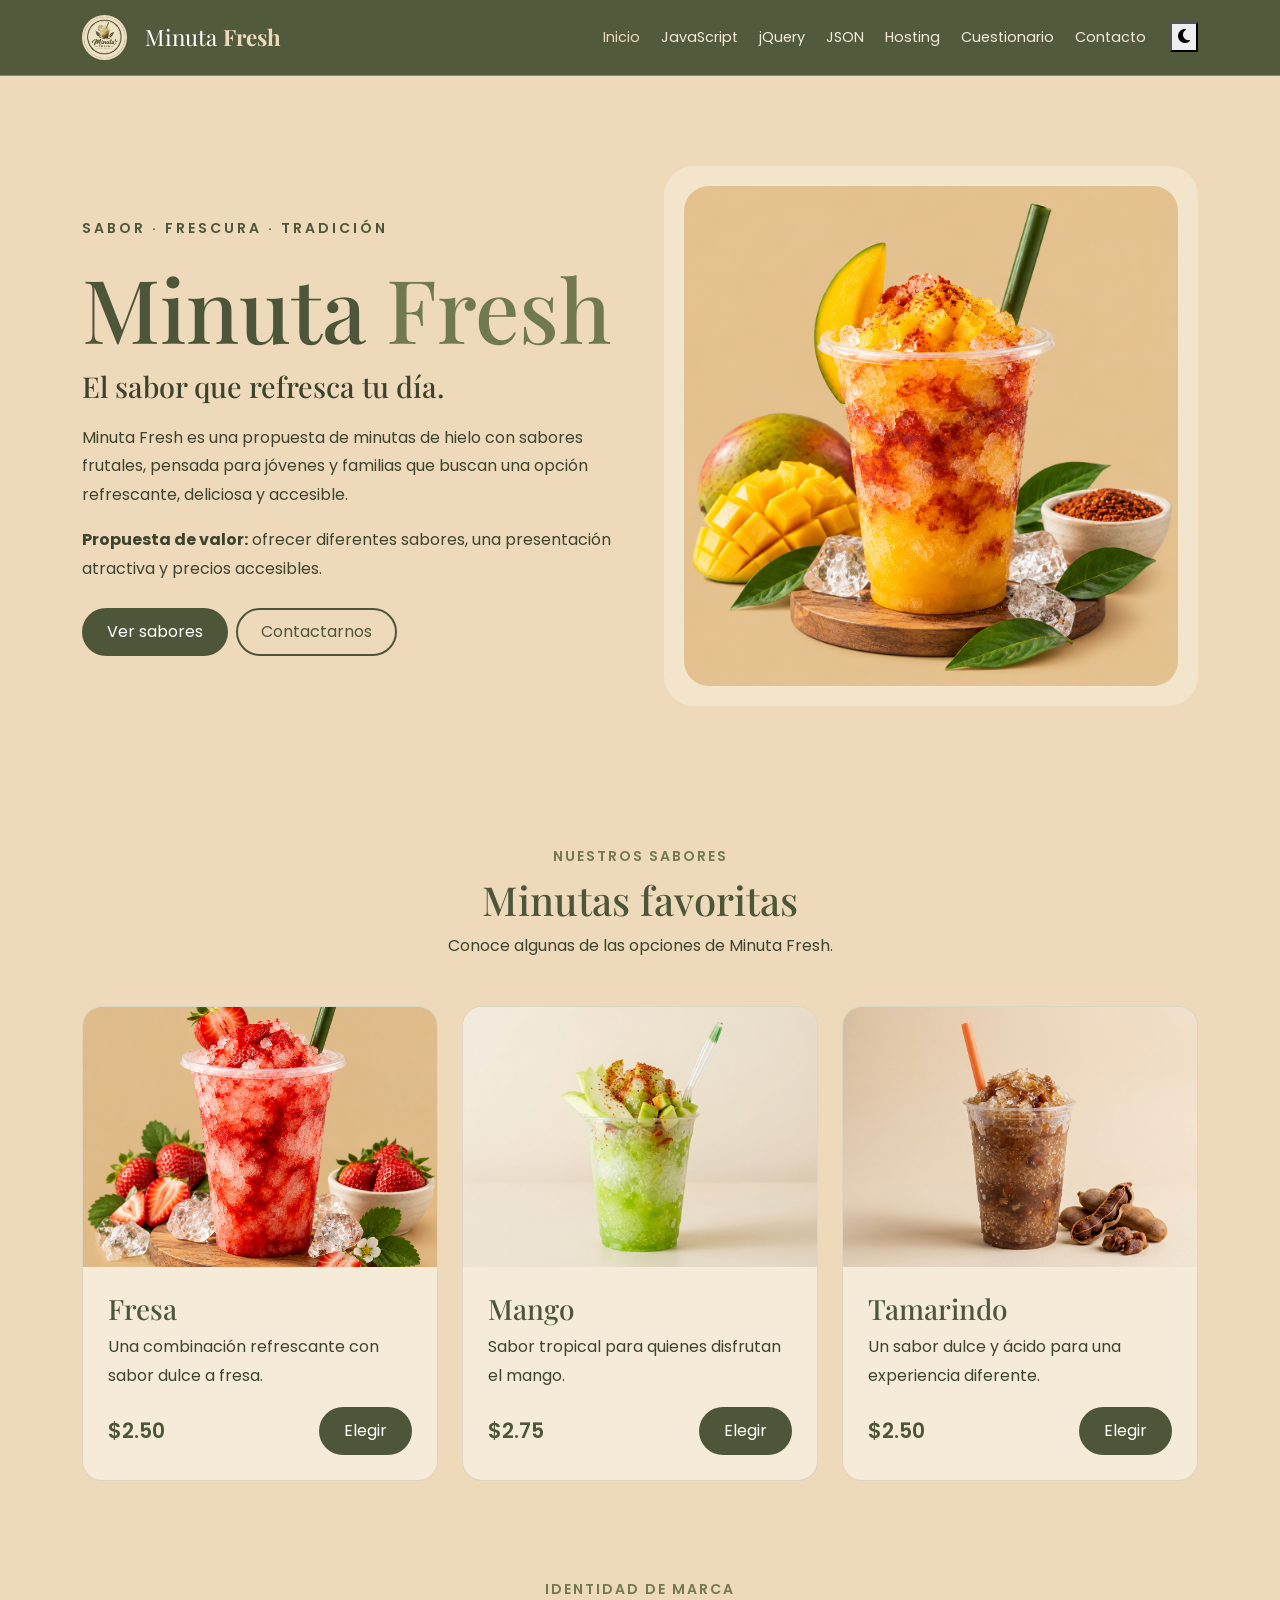
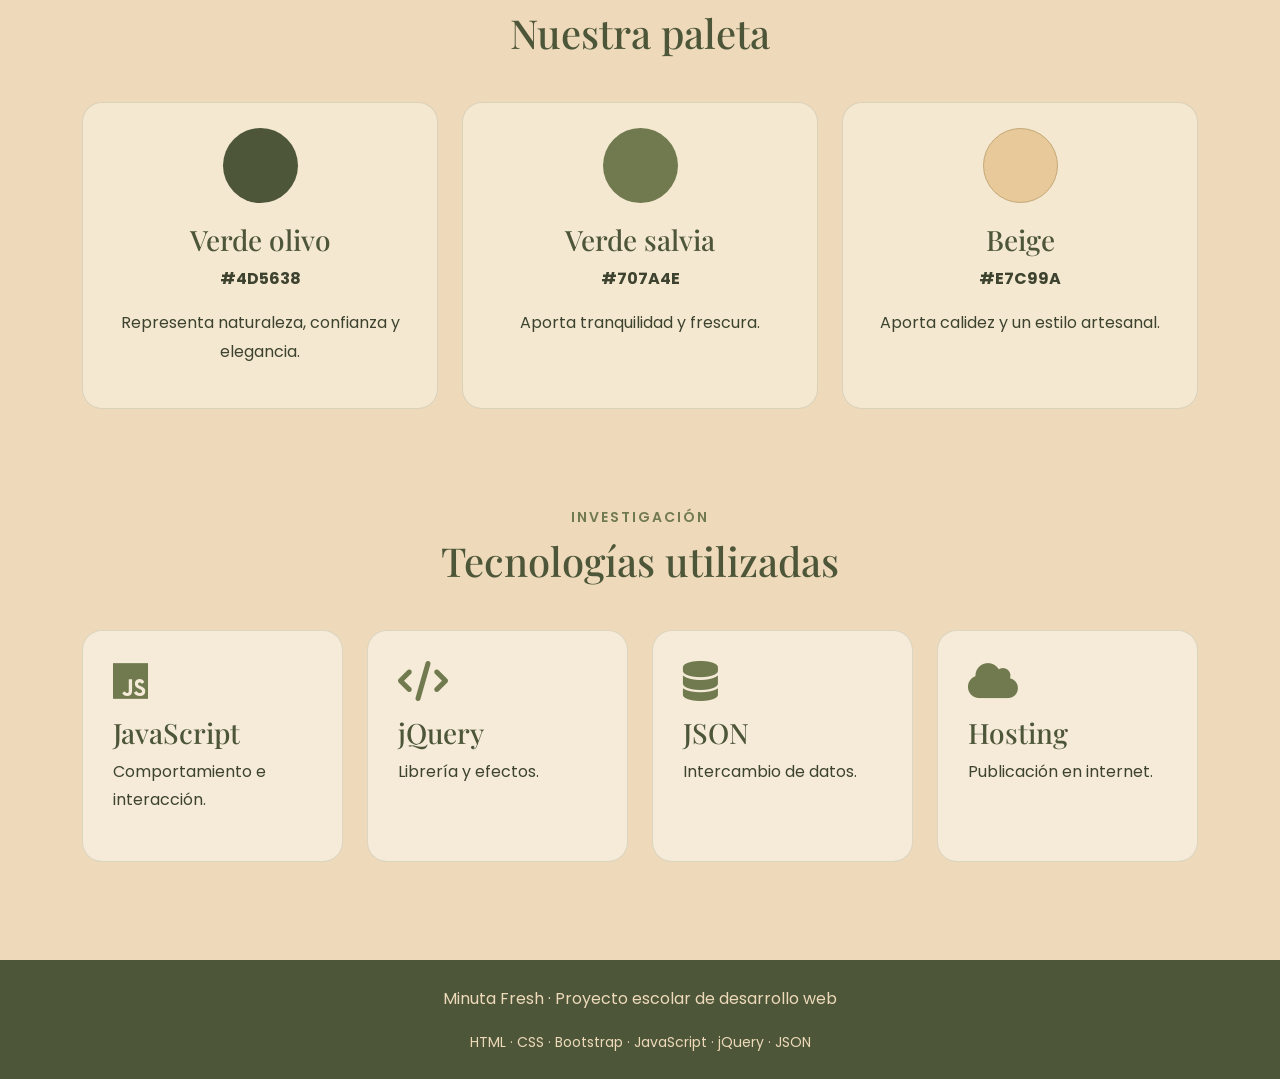
==== index.html @ bc2d0517 "Publicar modo claro y oscuro" ====
<!DOCTYPE html>
<html lang="es">

<head>
    <meta charset="UTF-8">
    <meta name="viewport" content="width=device-width, initial-scale=1.0">

    <title>Minuta Fresh | Inicio</title>

    <link href="https://cdn.jsdelivr.net/npm/bootstrap@5.3.7/dist/css/bootstrap.min.css" rel="stylesheet">

    <link rel="preconnect" href="https://fonts.googleapis.com">
    <link rel="preconnect" href="https://fonts.gstatic.com" crossorigin>

    <link
        href="https://fonts.googleapis.com/css2?family=Playfair+Display:wght@500;600;700&family=Poppins:wght@300;400;500;600&display=swap"
        rel="stylesheet">

    <link href="https://cdnjs.cloudflare.com/ajax/libs/font-awesome/6.5.2/css/all.min.css" rel="stylesheet">

    <link rel="stylesheet" href="style.css">
</head>

<body>

    <nav class="navbar navbar-expand-lg sticky-top">
        <div class="container">

            <a class="navbar-brand d-flex align-items-center" href="index.html">
                <img src="./imagenes/logo.png (2).png">
                <span class="ms-2">Minuta <strong>Fresh</strong></span>
            </a>

            <button class="navbar-toggler" type="button" data-bs-toggle="collapse" data-bs-target="#menu">
                <span class="navbar-toggler-icon"></span>
            </button>

            <div class="collapse navbar-collapse" id="menu">

                <ul class="navbar-nav ms-auto align-items-lg-center">

                    <li class="nav-item">
                        <a class="nav-link active" href="index.html">Inicio</a>
                    </li>

                    <li class="nav-item">
                        <a class="nav-link" href="javascript.html">JavaScript</a>
                    </li>

                    <li class="nav-item">
                        <a class="nav-link" href="jquery.html">jQuery</a>
                    </li>

                    <li class="nav-item">
                        <a class="nav-link" href="json.html">JSON</a>
                    </li>

                    <li class="nav-item">
                        <a class="nav-link" href="hosting.html">Hosting</a>
                    </li>

                    <li class="nav-item">
                        <a class="nav-link" href="cuestionario.html">Cuestionario</a>
                    </li>

                    <li class="nav-item">
                        <a class="nav-link" href="contacto.html">Contacto</a>
                    </li>

                    <li class="nav-item ms-lg-3">
                        <button id="themeToggle" type="button" aria-label="Cambiar tema">
    <i class="fas fa-moon"></i>
</button>
                    </li>

                </ul>

            </div>
        </div>
    </nav>


    <header class="hero">

        <div class="container">

            <div class="row align-items-center g-5">

                <div class="col-lg-6">

                    <small class="eyebrow">
                        SABOR · FRESCURA · TRADICIÓN
                    </small>

                    <h1>
                        Minuta <span>Fresh</span>
                    </h1>

                    <h2>
                        El sabor que refresca tu día.
                    </h2>

                    <p>
                        Minuta Fresh es una propuesta de minutas
                        de hielo con sabores frutales, pensada para
                        jóvenes y familias que buscan una opción
                        refrescante, deliciosa y accesible.
                    </p>

                    <p>
                        <strong>Propuesta de valor:</strong>
                        ofrecer diferentes sabores, una presentación
                        atractiva y precios accesibles.
                    </p>

                    <div class="d-flex gap-2 flex-wrap mt-4">

                        <a href="#sabores" class="btn-minuta">
                            Ver sabores
                        </a>

                        <a href="contacto.html" class="btn-outline-minuta">
                            Contactarnos
                        </a>

                    </div>

                </div>


                <div class="col-lg-6">

                    <div class="hero-product">

                        <img src="./imagenes/minutas.png.png" alt="Minuta Fresh de fresa">

                    </div>

                </div>

            </div>

        </div>

    </header>


    <section id="sabores" class="py-5">

        <div class="container">

            <div class="section-title">

                <small>NUESTROS SABORES</small>

                <h2>Minutas favoritas</h2>

                <p>
                    Conoce algunas de las opciones de Minuta Fresh.
                </p>

            </div>


            <div class="row g-4">

                <div class="col-md-4">

                    <div class="minuta-card">

                        <img src="./imagenes/minuta de fresas.png" alt="Minuta de fresa">

                        <div class="minuta-card-body">

                            <h3>Fresa</h3>

                            <p>
                                Una combinación refrescante con
                                sabor dulce a fresa.
                            </p>

                            <div class="card-bottom">

                                <span class="precio">$2.50</span>

                                <button class="btn-minuta" onclick="mostrarMensaje('Minuta de Fresa')">
                                    Elegir
                                </button>

                            </div>

                        </div>

                    </div>

                </div>


                <div class="col-md-4">

                    <div class="minuta-card">

                        <img src="./imagenes/minuta de mango.jpg" alt="Minuta de mango">

                        <div class="minuta-card-body">

                            <h3>Mango</h3>

                            <p>
                                Sabor tropical para quienes
                                disfrutan el mango.
                            </p>

                            <div class="card-bottom">

                                <span class="precio">$2.75</span>

                                <button class="btn-minuta" onclick="mostrarMensaje('Minuta de Mango')">
                                    Elegir
                                </button>

                            </div>

                        </div>

                    </div>

                </div>


                <div class="col-md-4">

                    <div class="minuta-card">

                        <img src="./imagenes/minuta de tamarindo.jpg" alt="Minuta de tamarindo">

                        <div class="minuta-card-body">

                            <h3>Tamarindo</h3>

                            <p>
                                Un sabor dulce y ácido para
                                una experiencia diferente.
                            </p>

                            <div class="card-bottom">

                                <span class="precio">$2.50</span>

                                <button class="btn-minuta" onclick="mostrarMensaje('Minuta de Tamarindo')">
                                    Elegir
                                </button>

                            </div>

                        </div>

                    </div>

                </div>

            </div>

        </div>

    </section>


    <section class="py-5">

        <div class="container">

            <div class="section-title">

                <small>IDENTIDAD DE MARCA</small>

                <h2>Nuestra paleta</h2>

            </div>


            <div class="row g-4">

                <div class="col-md-4">

                    <div class="info-box text-center">

                        <div class="color-circle verde-oscuro"></div>

                        <h3>Verde olivo</h3>

                        <p>
                            <strong>#4D5638</strong>
                        </p>

                        <p>
                            Representa naturaleza, confianza y
                            elegancia.
                        </p>

                    </div>

                </div>


                <div class="col-md-4">

                    <div class="info-box text-center">

                        <div class="color-circle verde-salvia"></div>

                        <h3>Verde salvia</h3>

                        <p>
                            <strong>#707A4E</strong>
                        </p>

                        <p>
                            Aporta tranquilidad y frescura.
                        </p>

                    </div>

                </div>


                <div class="col-md-4">

                    <div class="info-box text-center">

                        <div class="color-circle beige"></div>

                        <h3>Beige</h3>

                        <p>
                            <strong>#E7C99A</strong>
                        </p>

                        <p>
                            Aporta calidez y un estilo artesanal.
                        </p>

                    </div>

                </div>

            </div>

        </div>

    </section>


    <section class="py-5">

        <div class="container">

            <div class="section-title">

                <small>INVESTIGACIÓN</small>

                <h2>Tecnologías utilizadas</h2>

            </div>


            <div class="row g-4">

                <div class="col-md-6 col-lg-3">

                    <a href="javascript.html" class="tech-card">

                        <i class="fa-brands fa-js"></i>

                        <h3>JavaScript</h3>

                        <p>Comportamiento e interacción.</p>

                    </a>

                </div>


                <div class="col-md-6 col-lg-3">

                    <a href="jquery.html" class="tech-card">

                        <i class="fa-solid fa-code"></i>

                        <h3>jQuery</h3>

                        <p>Librería y efectos.</p>

                    </a>

                </div>


                <div class="col-md-6 col-lg-3">

                    <a href="json.html" class="tech-card">

                        <i class="fa-solid fa-database"></i>

                        <h3>JSON</h3>

                        <p>Intercambio de datos.</p>

                    </a>

                </div>


                <div class="col-md-6 col-lg-3">

                    <a href="hosting.html" class="tech-card">

                        <i class="fa-solid fa-cloud"></i>

                        <h3>Hosting</h3>

                        <p>Publicación en internet.</p>

                    </a>

                </div>

            </div>

        </div>

    </section>


    <footer class="footer">

        <div class="container text-center">

            <p>
                Minuta Fresh · Proyecto escolar de desarrollo web
            </p>

            <small>
                HTML · CSS · Bootstrap · JavaScript · jQuery · JSON
            </small>

        </div>

    </footer>


    <script src="https://cdn.jsdelivr.net/npm/bootstrap@5.3.7/dist/js/bootstrap.bundle.min.js"></script>

    <script src="script.js"></script>

</body>

</html>
---- style.css ----
:root {
    --verde-oscuro: #4D5638;
    --verde-salvia: #707A4E;
    --verde-claro: #929B70;
    --beige: #eedabb;
    --crema: #F5EBD8;
    --blanco: #FFFDF7;
    --texto: #3D432E;
}

* {
    box-sizing: border-box;
}

html {
    scroll-behavior: smooth;
}

body {
    margin: 0;
    font-family: "Poppins", sans-serif;
    background: var(--beige);
    color: var(--texto);
    transition: background-color 0.4s ease, color 0.4s ease;
}

h1, h2, h3, h4 {
    font-family: "Playfair Display", serif;
}

p {
    line-height: 1.8;
}

/* NAVBAR */
.navbar {
    background: rgba(77, 86, 56, 0.97);
    border-bottom: 1px solid rgba(231, 201, 154, 0.4);
    padding: 10px 0;
}

.navbar-brand {
    color: white !important;
    font-family: "Playfair Display", serif;
    font-size: 1.4rem;
    display: inline-flex;
    align-items: center;
    gap: 10px;
    max-width: 100%;
}

.navbar-brand strong {
    color: var(--beige);
}

/* LOGO CORREGIDO */
.navbar-brand img,
.navbar-brand .logo-img,
.navbar-brand .logo {
    width: 45px !important;
    height: 45px !important;
    min-width: 45px;
    min-height: 45px;
    max-width: 45px !important;
    max-height: 45px !important;
    object-fit: contain !important;
    display: inline-block;
    flex-shrink: 0;
    border-radius: 50%;
    border: 2px solid var(--beige);
}

.nav-link {
    color: #F5EBD8 !important;
    font-size: 0.9rem;
    margin-left: 5px;
    transition: 0.3s;
}

.nav-link:hover,
.nav-link.active {
    color: var(--beige) !important;
}

/* BOTÓN MODO */
.theme-btn {
    width: 42px;
    height: 42px;
    border-radius: 50%;
    border: none;
    background: var(--beige);
    color: var(--verde-oscuro);
    cursor: pointer;
    transition: 0.3s;
}

.theme-btn:hover {
    transform: rotate(20deg) scale(1.05);
}

/* PORTADA */
.hero {
    min-height: 80vh;
    display: flex;
    align-items: center;
    padding: 80px 0;
}

.eyebrow {
    color: var(--verde-oscuro);
    letter-spacing: 3px;
    font-weight: 600;
}

.hero h1 {
    font-size: clamp(3rem, 7vw, 5.5rem);
    color: var(--verde-oscuro);
    margin-top: 15px;
}

.hero h1 span {
    color: var(--verde-salvia);
}

.hero h2 {
    font-size: 1.8rem;
    margin-bottom: 20px;
}

.hero-product {
    padding: 20px;
    background: rgba(255, 255, 255, 0.25);
    border-radius: 30px;
}

.hero-product img {
    width: 100%;
    height: 500px;
    object-fit: cover;
    border-radius: 25px;
}

/* BOTONES */
.btn-minuta {
    display: inline-block;
    border: none;
    border-radius: 30px;
    padding: 12px 25px;
    background: var(--verde-oscuro);
    color: white;
    text-decoration: none;
    cursor: pointer;
    transition: 0.3s;
}

.btn-minuta:hover {
    background: var(--verde-salvia);
    color: white;
    transform: translateY(-2px);
}

.btn-outline-minuta {
    display: inline-block;
    border: 2px solid var(--verde-oscuro);
    border-radius: 30px;
    padding: 10px 23px;
    color: var(--verde-oscuro);
    text-decoration: none;
    transition: 0.3s;
}

.btn-outline-minuta:hover {
    background: var(--verde-oscuro);
    color: white;
}

/* TÍTULOS */
.section-title {
    text-align: center;
    margin-bottom: 45px;
}

.section-title small {
    color: var(--verde-salvia);
    font-weight: 600;
    letter-spacing: 2px;
}

.section-title h2 {
    color: var(--verde-oscuro);
    font-size: 2.5rem;
    margin-top: 8px;
}

/* TARJETAS */
.minuta-card {
    background: var(--crema);
    border-radius: 20px;
    overflow: hidden;
    height: 100%;
    border: 1px solid rgba(77, 86, 56, 0.15);
    transition: 0.3s;
}

.minuta-card:hover {
    transform: translateY(-6px);
}

.minuta-card img {
    width: 100%;
    height: 260px;
    object-fit: cover;
}

.minuta-card-body {
    padding: 25px;
}

.minuta-card-body h3 {
    color: var(--verde-oscuro);
}

.card-bottom {
    display: flex;
    justify-content: space-between;
    align-items: center;
    gap: 10px;
}

.precio {
    font-size: 1.3rem;
    font-weight: 600;
    color: var(--verde-oscuro);
}

/* INFORMACIÓN */
.info-box {
    background: rgba(245, 235, 216, 0.8);
    border: 1px solid rgba(77, 86, 56, 0.15);
    border-radius: 20px;
    padding: 25px;
    height: 100%;
}

.info-box h3 {
    color: var(--verde-oscuro);
}

.color-circle {
    width: 75px;
    height: 75px;
    border-radius: 50%;
    margin: 0 auto 20px;
}

.verde-oscuro {
    background: #4D5638;
}

.verde-salvia {
    background: #707A4E;
}

.beige {
    background: #E7C99A;
    border: 1px solid #c4a878;
}

/* TECNOLOGÍAS */
.tech-card {
    display: block;
    height: 100%;
    padding: 30px;
    border-radius: 20px;
    background: var(--crema);
    color: var(--texto);
    text-decoration: none;
    border: 1px solid rgba(77, 86, 56, 0.15);
    transition: 0.3s;
}

.tech-card:hover {
    transform: translateY(-5px);
    color: var(--verde-oscuro);
}

.tech-card i {
    font-size: 2.5rem;
    color: var(--verde-salvia);
    margin-bottom: 15px;
}

.tech-card h3 {
    color: var(--verde-oscuro);
}

/* PÁGINAS INFORMATIVAS */
.page-header {
    text-align: center;
    padding: 75px 20px;
    background: rgba(77, 86, 56, 0.15);
}

.page-header h1 {
    color: var(--verde-oscuro);
    font-size: 3rem;
}

.content-section {
    padding: 60px 0;
}

.content-section h2 {
    color: var(--verde-oscuro);
    margin-top: 35px;
    margin-bottom: 15px;
}

.content-section li {
    margin-bottom: 10px;
}

/* TABLAS */
.table-minuta,
.table {
    border-color: rgba(77, 86, 56, 0.3);
}

.table th {
    background: var(--verde-oscuro);
    color: white;
}

.table td {
    background: var(--crema);
}

/* BLOQUES DE CÓDIGO */
.code-box {
    background: #272B20;
    color: #E7C99A;
    padding: 25px;
    border-radius: 15px;
    overflow-x: auto;
    margin: 20px 0;
}

/* CUESTIONARIO */
.question {
    background: var(--crema);
    padding: 25px;
    margin-bottom: 25px;
    border-radius: 20px;
    border: 1px solid rgba(77, 86, 56, 0.15);
}

.question h4 {
    color: var(--verde-oscuro);
    margin-bottom: 20px;
}

.question label {
    display: block;
    padding: 10px;
    cursor: pointer;
    border-radius: 10px;
}

.question label:hover {
    background: rgba(112, 122, 78, 0.12);
}

.question input {
    margin-right: 8px;
}

/* CONTACTO */
.contact-card {
    background: var(--crema);
    padding: 40px;
    border-radius: 25px;
    border: 1px solid rgba(77, 86, 56, 0.15);
}

.contact-icon {
    font-size: 3rem;
    color: var(--verde-salvia);
    margin-bottom: 15px;
}

.form-label {
    color: var(--verde-oscuro);
    font-weight: 600;
}

.form-control {
    border: 1px solid #B8A77D;
    border-radius: 12px;
    padding: 12px;
}

.form-control:focus {
    border-color: var(--verde-salvia);
    box-shadow: 0 0 0 0.2rem rgba(112, 122, 78, 0.15);
}

/* PIE DE PÁGINA */
.footer {
    background: var(--verde-oscuro);
    color: var(--beige);
    padding: 25px;
    margin-top: 50px;
}

/* MODO OSCURO */
body.modo-oscuro {
    background: #25291E !important;
    color: #F1EBDD !important;
}

body.modo-oscuro .navbar {
    background: #303524 !important;
}

body.modo-oscuro .navbar-brand {
    color: #F1EBDD !important;
}

body.modo-oscuro .navbar-brand strong {
    color: #E7C99A !important;
}

body.modo-oscuro .nav-link {
    color: #E7C99A !important;
}

body.modo-oscuro .nav-link:hover,
body.modo-oscuro .nav-link.active {
    color: white !important;
}

body.modo-oscuro .hero h1,
body.modo-oscuro .section-title h2,
body.modo-oscuro .content-section h2 {
    color: #E7C99A !important;
}

body.modo-oscuro .hero h1 span {
    color: #AAB68A !important;
}

body.modo-oscuro .hero-product {
    background: #343A28;
}

body.modo-oscuro .minuta-card,
body.modo-oscuro .minuta-card-body,
body.modo-oscuro .info-box,
body.modo-oscuro .tech-card,
body.modo-oscuro .question,
body.modo-oscuro .contact-card {
    background: #343A28 !important;
    color: #F1EBDD !important;
    border-color: #555D3E !important;
}

body.modo-oscuro .minuta-card-body h3,
body.modo-oscuro .info-box h3,
body.modo-oscuro .tech-card h3,
body.modo-oscuro .question h4 {
    color: #E7C99A !important;
}

body.modo-oscuro p,
body.modo-oscuro li {
    color: #E0DDCF;
}

body.modo-oscuro .page-header {
    background: #303524 !important;
}

body.modo-oscuro .page-header h1 {
    color: #E7C99A !important;
}

body.modo-oscuro .table td {
    background: #343A28 !important;
    color: #F1EBDD !important;
}

body.modo-oscuro .table th {
    background: #4D5638 !important;
}

body.modo-oscuro .form-label {
    color: #E7C99A !important;
}

body.modo-oscuro .form-control {
    background: #25291E;
    color: #F1EBDD;
    border-color: #626A48;
}

body.modo-oscuro .form-control::placeholder {
    color: #AAA993;
}

body.modo-oscuro .footer {
    background: #171A13;
}

body.modo-oscuro .btn-outline-minuta {
    border-color: #E7C99A;
    color: #E7C99A;
}

body.modo-oscuro .btn-outline-minuta:hover {
    background: #E7C99A;
    color: #25291E;
}

body.modo-oscuro .theme-btn {
    background: #E7C99A;
    color: #25291E;
}

body.modo-oscuro .precio {
    color: #E7C99A;
}

/* DISEÑO ADAPTABLE */
@media (max-width: 991px) {
    .navbar-nav {
        padding-top: 15px;
    }

    .nav-link {
        padding: 10px;
    }
}

@media (max-width: 768px) {
    .hero {
        padding: 50px 0;
    }

    .hero h1 {
        font-size: 3.5rem;
    }

    .hero-product img {
        height: 350px;
    }

    .page-header h1 {
        font-size: 2.3rem;
    }

    .contact-card {
        padding: 25px;
    }

    .navbar-brand img,
    .navbar-brand .logo-img,
    .navbar-brand .logo {
        width: 40px !important;
        height: 40px !important;
        min-width: 40px;
        min-height: 40px;
        max-width: 40px !important;
        max-height: 40px !important;
    }
}

/* REFUERZO DEL TAMAÑO DEL LOGO */
nav.navbar .navbar-brand img,
nav.navbar img.logo-img,
nav.navbar img.logo {
    width: 45px !important;
    height: 45px !important;
    max-width: 45px !important;
    max-height: 45px !important;
    object-fit: contain !important;
    flex-shrink: 0 !important;
}

/* MODO OSCURO - MINUTA FRESH */

body {
    transition: background-color 0.3s ease, color 0.3s ease;
}

body.modo-oscuro {
    background-color: #25281F !important;
    color: #F1EBDD !important;
}

body.modo-oscuro .navbar {
    background-color: #343A2B !important;
}

body.modo-oscuro .navbar a,
body.modo-oscuro .navbar .navbar-brand {
    color: #F1EBDD !important;
}

body.modo-oscuro .card,
body.modo-oscuro .container .bg-light {
    background-color: #343A2B !important;
    color: #F1EBDD !important;
}

body.modo-oscuro p,
body.modo-oscuro h1,
body.modo-oscuro h2,
body.modo-oscuro h3,
body.modo-oscuro label {
    color: #F1EBDD;
}
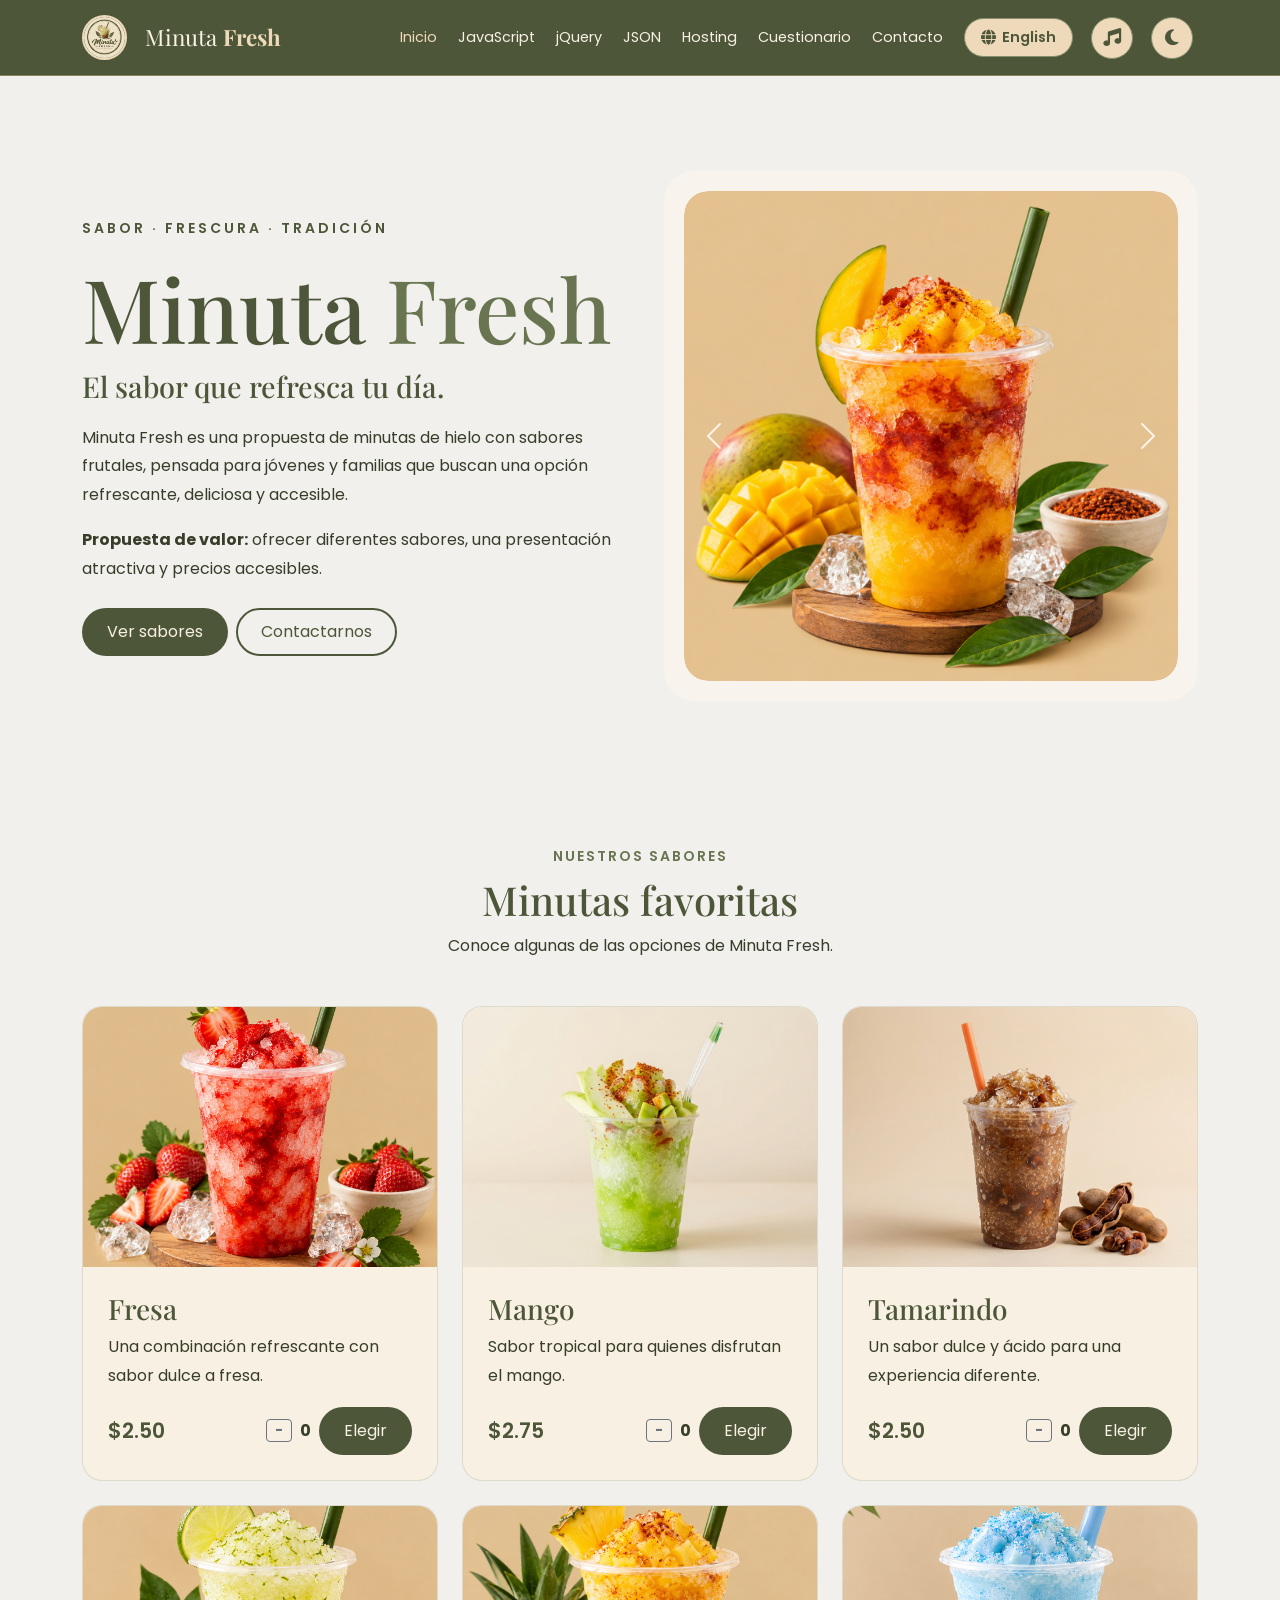
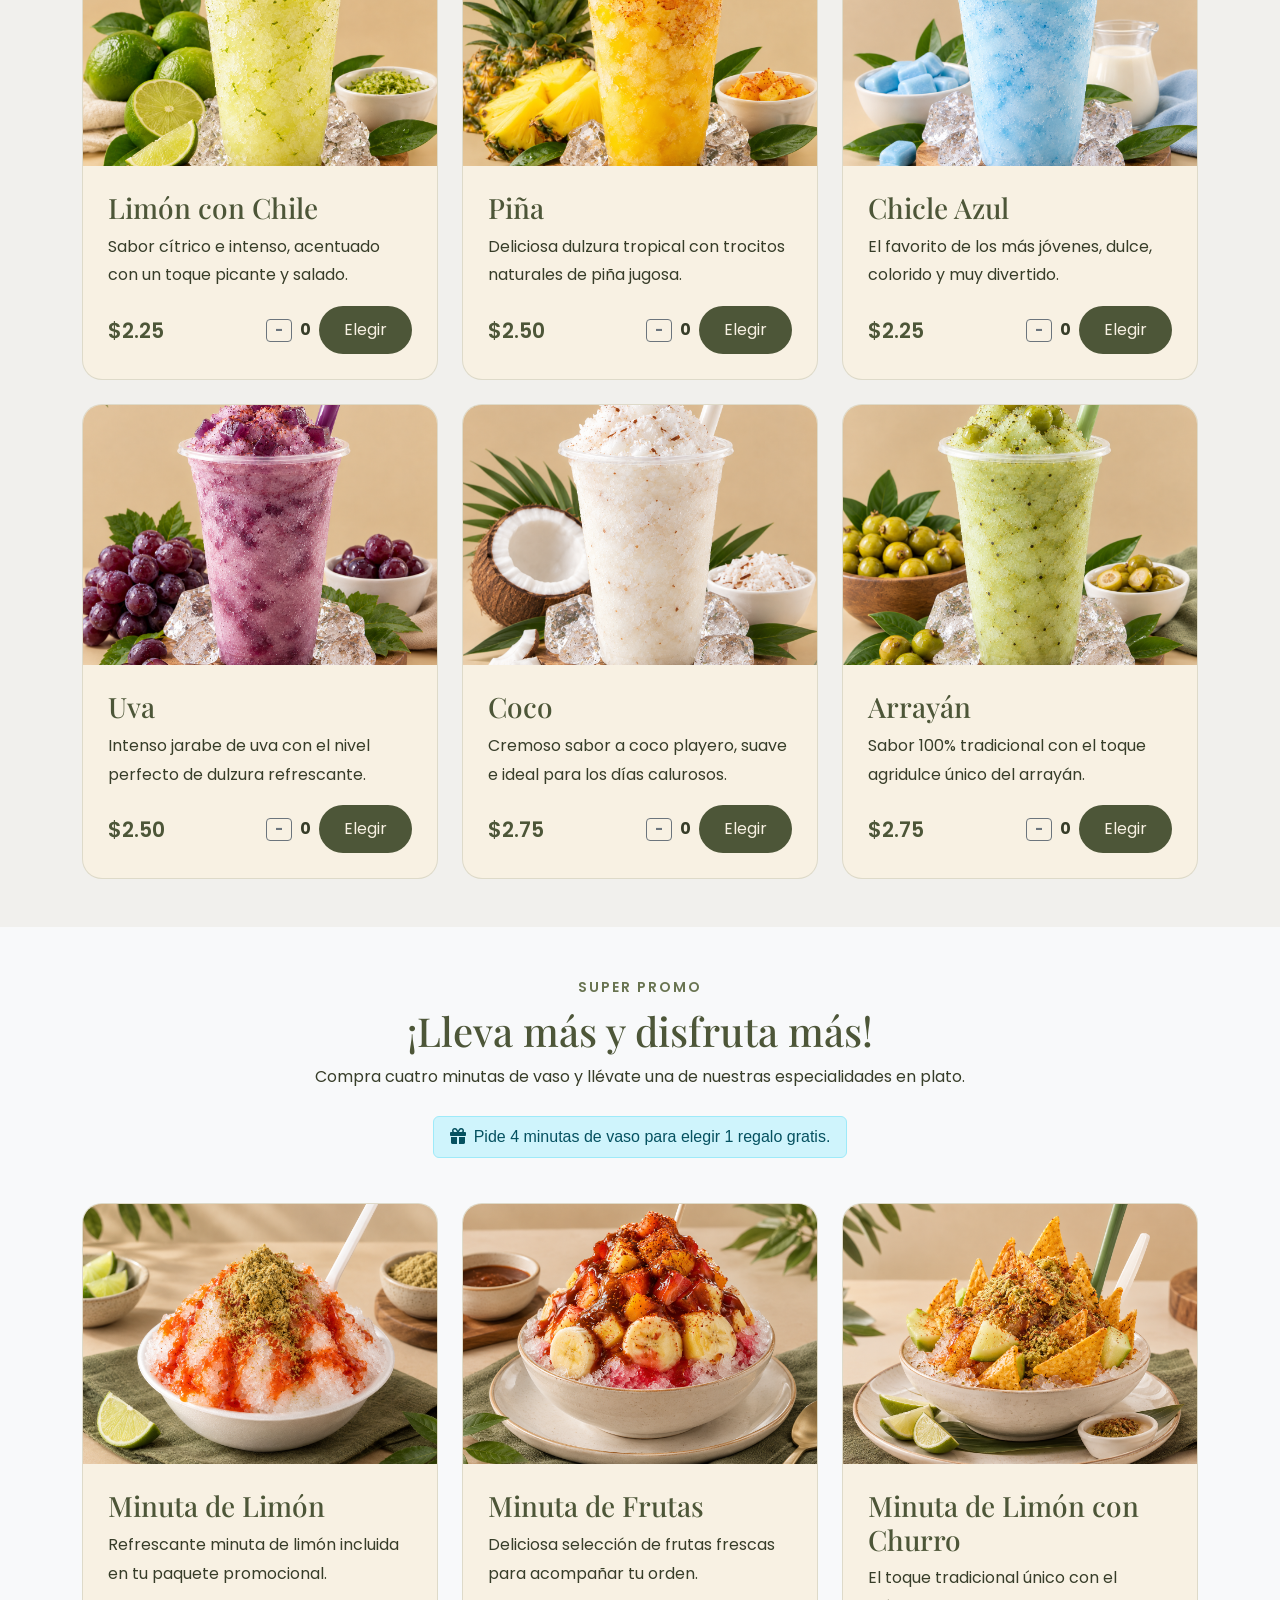
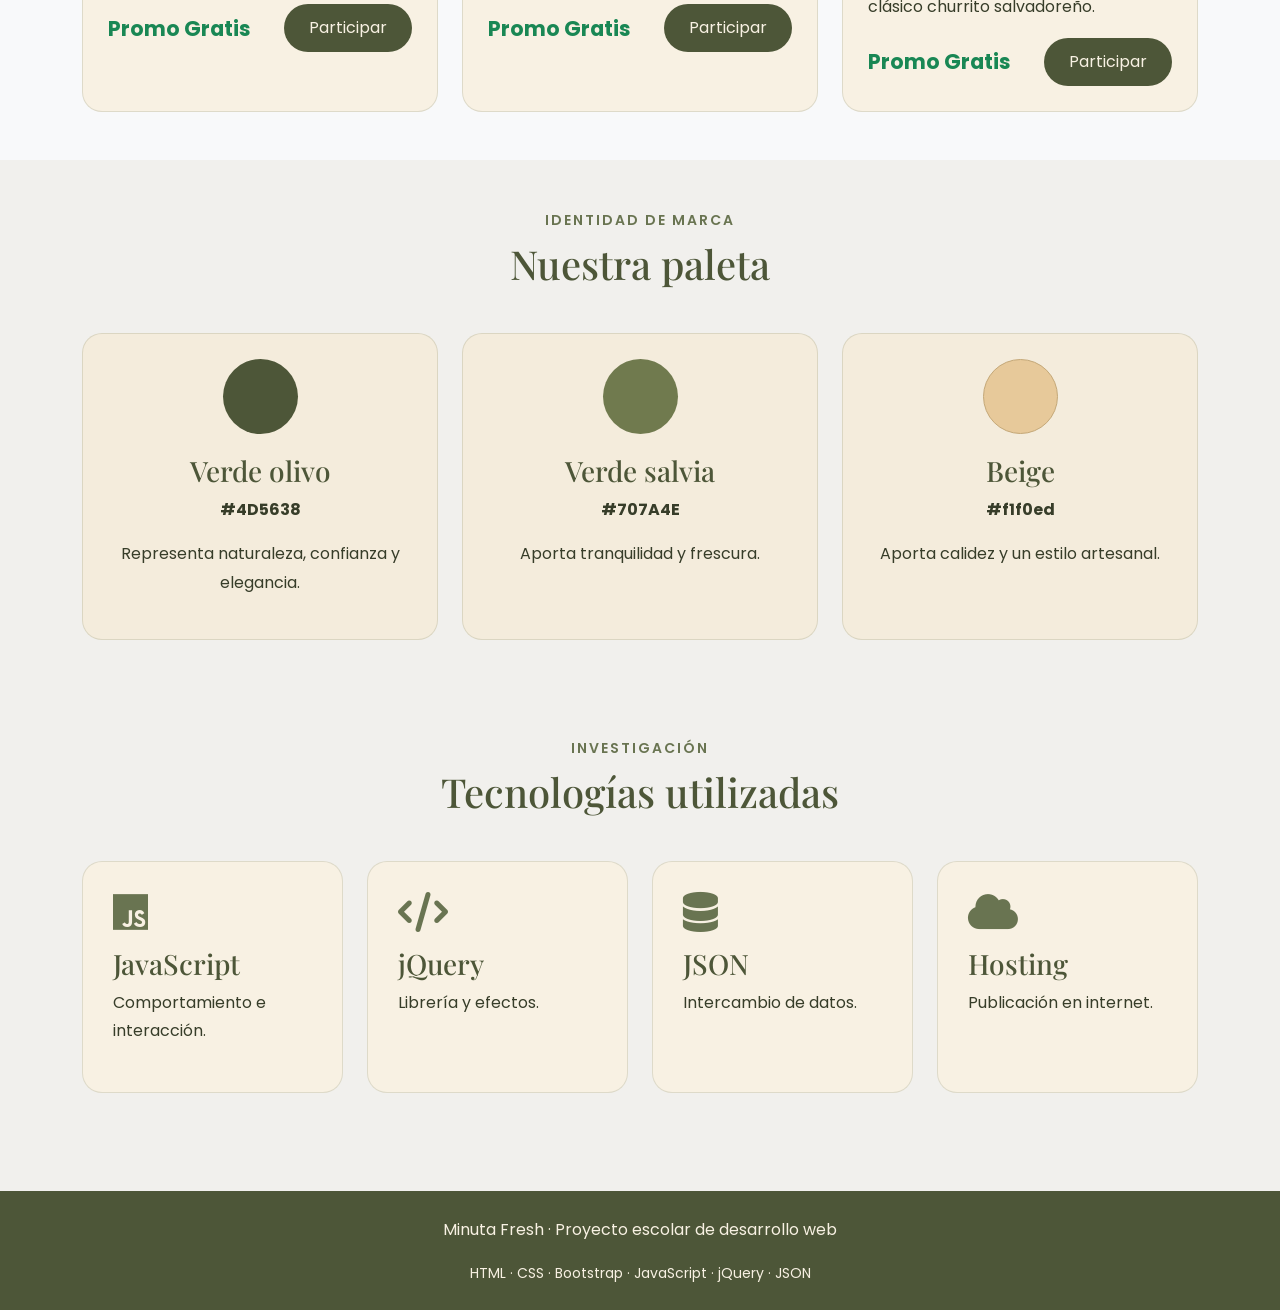
==== commit 63c2785b: "Actualización del proyecto y README" ====
--- a/index.html
+++ b/index.html
@@ -12,9 +12,7 @@
     <link rel="preconnect" href="https://fonts.googleapis.com">
     <link rel="preconnect" href="https://fonts.gstatic.com" crossorigin>
 
-    <link
-        href="https://fonts.googleapis.com/css2?family=Playfair+Display:wght@500;600;700&family=Poppins:wght@300;400;500;600&display=swap"
-        rel="stylesheet">
+    <link href="https://fonts.googleapis.com/css2?family=Playfair+Display:wght@500;600;700&family=Poppins:wght@300;400;500;600&display=swap" rel="stylesheet">
 
     <link href="https://cdnjs.cloudflare.com/ajax/libs/font-awesome/6.5.2/css/all.min.css" rel="stylesheet">
 
@@ -23,72 +21,95 @@
 
 <body>
 
-    <nav class="navbar navbar-expand-lg sticky-top">
+<nav class="navbar navbar-expand-lg sticky-top">
+    <div class="container">
+
+        <a class="navbar-brand d-flex align-items-center" href="index.html">
+            <img src="./imagenes/logo.png (2).png" alt="Logo Minuta Fresh">
+            <span class="ms-2">Minuta <strong>Fresh</strong></span>
+        </a>
+
+        <button class="navbar-toggler" type="button"
+            data-bs-toggle="collapse" data-bs-target="#menu"
+            aria-controls="menu" aria-expanded="false"
+            aria-label="Abrir menú">
+            <span class="navbar-toggler-icon"></span>
+        </button>
+
+        <div class="collapse navbar-collapse" id="menu">
+            <ul class="navbar-nav ms-auto align-items-lg-center">
+
+                <li class="nav-item">
+                    <a class="nav-link active" href="index.html" data-i18n="nav_inicio">Inicio</a>
+                </li>
+
+                <li class="nav-item">
+                    <a class="nav-link" href="javascript.html" data-i18n="nav_js">JavaScript</a>
+                </li>
+
+                <li class="nav-item">
+                    <a class="nav-link" href="jquery.html" data-i18n="nav_jquery">jQuery</a>
+                </li>
+
+                <li class="nav-item">
+                    <a class="nav-link" href="json.html" data-i18n="nav_json">JSON</a>
+                </li>
+
+                <li class="nav-item">
+                    <a class="nav-link" href="hosting.html" data-i18n="nav_hosting">Hosting</a>
+                </li>
+
+                <li class="nav-item">
+                    <a class="nav-link" href="cuestionario.html" data-i18n="nav_cuestionario">Cuestionario</a>
+                </li>
+
+                <li class="nav-item">
+                    <a class="nav-link" href="contacto.html" data-i18n="nav_contacto">Contacto</a>
+                </li>
+
+                <!-- BOTÓN DE IDIOMA -->
+                <li class="nav-item ms-lg-2">
+                    <button id="langToggle" class="language-btn" type="button" aria-label="Cambiar idioma">
+                        <i class="fa-solid fa-globe"></i>
+                        <span id="langText">English</span>
+                    </button>
+                </li>
+
+                <!-- BOTÓN DE MÚSICA DE FONDO -->
+                <li class="nav-item ms-lg-2">
+                    <button id="musicToggle" class="music-btn" type="button" aria-label="Reproducir música de fondo" title="Música de fondo">
+                        <i class="fa-solid fa-music"></i>
+                    </button>
+                    <!-- Tu canción descargada en la carpeta audio -->
+                    <audio id="bgMusic" looppreload="auto">
+                        <source src="./audio/música.mp3" type="audio/mpeg">
+                        <source src="./audio/musica.mp3" type="audio/mpeg">
+                        <source src="./audio/música" type="audio/mpeg">
+                        <source src="./audio/musica" type="audio/mpeg">
+                    </audio>
+                </li>
+
+                <!-- BOTÓN DE MODO OSCURO -->
+                <li class="nav-item ms-lg-2">
+                    <button id="themeToggle" class="theme-btn" type="button" aria-label="Cambiar a modo oscuro">
+                        <i class="fa-solid fa-moon"></i>
+                    </button>
+                </li>
+
+            </ul>
+        </div>
+    </div>
+</nav>
+
+    <header class="hero">
+
         <div class="container">
 
-            <a class="navbar-brand d-flex align-items-center" href="index.html">
-                <img src="./imagenes/logo.png (2).png">
-                <span class="ms-2">Minuta <strong>Fresh</strong></span>
-            </a>
-
-            <button class="navbar-toggler" type="button" data-bs-toggle="collapse" data-bs-target="#menu">
-                <span class="navbar-toggler-icon"></span>
-            </button>
-
-            <div class="collapse navbar-collapse" id="menu">
-
-                <ul class="navbar-nav ms-auto align-items-lg-center">
-
-                    <li class="nav-item">
-                        <a class="nav-link active" href="index.html">Inicio</a>
-                    </li>
-
-                    <li class="nav-item">
-                        <a class="nav-link" href="javascript.html">JavaScript</a>
-                    </li>
-
-                    <li class="nav-item">
-                        <a class="nav-link" href="jquery.html">jQuery</a>
-                    </li>
-
-                    <li class="nav-item">
-                        <a class="nav-link" href="json.html">JSON</a>
-                    </li>
-
-                    <li class="nav-item">
-                        <a class="nav-link" href="hosting.html">Hosting</a>
-                    </li>
-
-                    <li class="nav-item">
-                        <a class="nav-link" href="cuestionario.html">Cuestionario</a>
-                    </li>
-
-                    <li class="nav-item">
-                        <a class="nav-link" href="contacto.html">Contacto</a>
-                    </li>
-
-                    <li class="nav-item ms-lg-3">
-                        <button id="themeToggle" type="button" aria-label="Cambiar tema">
-    <i class="fas fa-moon"></i>
-</button>
-                    </li>
-
-                </ul>
-
-            </div>
-        </div>
-    </nav>
-
-
-    <header class="hero">
-
-        <div class="container">
-
             <div class="row align-items-center g-5">
 
                 <div class="col-lg-6">
 
-                    <small class="eyebrow">
+                    <small class="eyebrow" data-i18n="eyebrow">
                         SABOR · FRESCURA · TRADICIÓN
                     </small>
 
@@ -96,11 +117,11 @@
                         Minuta <span>Fresh</span>
                     </h1>
 
-                    <h2>
+                    <h2 data-i18n="hero_h2">
                         El sabor que refresca tu día.
                     </h2>
 
-                    <p>
+                    <p data-i18n="hero_p1">
                         Minuta Fresh es una propuesta de minutas
                         de hielo con sabores frutales, pensada para
                         jóvenes y familias que buscan una opción
@@ -108,18 +129,17 @@
                     </p>
 
                     <p>
-                        <strong>Propuesta de valor:</strong>
-                        ofrecer diferentes sabores, una presentación
-                        atractiva y precios accesibles.
+                        <strong data-i18n="hero_propuesta_lbl">Propuesta de valor:</strong>
+                        <span data-i18n="hero_propuesta_txt">ofrecer diferentes sabores, una presentación atractiva y precios accesibles.</span>
                     </p>
 
                     <div class="d-flex gap-2 flex-wrap mt-4">
 
-                        <a href="#sabores" class="btn-minuta">
+                        <a href="#sabores" class="btn-minuta" data-i18n="btn_ver_sabores">
                             Ver sabores
                         </a>
 
-                        <a href="contacto.html" class="btn-outline-minuta">
+                        <a href="contacto.html" class="btn-outline-minuta" data-i18n="btn_contacto">
                             Contactarnos
                         </a>
 
@@ -127,12 +147,41 @@
 
                 </div>
 
-
                 <div class="col-lg-6">
 
                     <div class="hero-product">
 
-                        <img src="./imagenes/minutas.png.png" alt="Minuta Fresh de fresa">
+                        <div id="carruselPrincipal" class="carousel slide" data-bs-ride="carousel">
+
+                            <div class="carousel-inner">
+
+                                <div class="carousel-item active">
+                                    <img src="./imagenes/minutas.png.png" class="d-block w-100" alt="Minuta Fresh">
+                                </div>
+
+                                <div class="carousel-item">
+                                    <img src="./imagenes/minuta de limon.png" class="d-block w-100" alt="Minuta de fresa">
+                                </div>
+
+                                <div class="carousel-item">
+                                    <img src="./imagenes/minuta de piña.png" class="d-block w-100" alt="Minuta de mango">
+                                </div>
+
+                            </div>
+
+                            <button class="carousel-control-prev" type="button"
+                                    data-bs-target="#carruselPrincipal"
+                                    data-bs-slide="prev">
+                                <span class="carousel-control-prev-icon"></span>
+                            </button>
+
+                            <button class="carousel-control-next" type="button"
+                                    data-bs-target="#carruselPrincipal"
+                                    data-bs-slide="next">
+                                <span class="carousel-control-next-icon"></span>
+                            </button>
+
+                        </div>
 
                     </div>
 
@@ -145,17 +194,18 @@
     </header>
 
 
+    <!-- SECCIÓN DE 9 SABORES DE MINUTAS -->
     <section id="sabores" class="py-5">
 
         <div class="container">
 
             <div class="section-title">
 
-                <small>NUESTROS SABORES</small>
-
-                <h2>Minutas favoritas</h2>
-
-                <p>
+                <small data-i18n="sabores_small">NUESTROS SABORES</small>
+
+                <h2 data-i18n="sabores_title">Minutas favoritas</h2>
+
+                <p data-i18n="sabores_subtitle">
                     Conoce algunas de las opciones de Minuta Fresh.
                 </p>
 
@@ -164,105 +214,293 @@
 
             <div class="row g-4">
 
-                <div class="col-md-4">
-
-                    <div class="minuta-card">
-
+                <!-- 1. FRESA -->
+                <div class="col-md-4">
+                    <div class="minuta-card">
                         <img src="./imagenes/minuta de fresas.png" alt="Minuta de fresa">
-
-                        <div class="minuta-card-body">
-
-                            <h3>Fresa</h3>
-
-                            <p>
-                                Una combinación refrescante con
-                                sabor dulce a fresa.
-                            </p>
-
-                            <div class="card-bottom">
-
+                        <div class="minuta-card-body">
+                            <h3 data-i18n="fresa_title">Fresa</h3>
+                            <p data-i18n="fresa_desc">
+                                Una combinación refrescante con sabor dulce a fresa.
+                            </p>
+                            <div class="card-bottom d-flex align-items-center justify-content-between">
                                 <span class="precio">$2.50</span>
-
-                                <button class="btn-minuta" onclick="mostrarMensaje('Minuta de Fresa')">
-                                    Elegir
+                                <div class="d-flex align-items-center gap-2">
+                                    <button class="btn btn-sm btn-outline-secondary py-0 px-2 fw-bold" type="button" onclick="cambiarCantidad('fresa', -1)">-</button>
+                                    <span id="cant-fresa" class="fw-bold fs-6">0</span>
+                                    <button class="btn-minuta btn-sm" type="button" onclick="cambiarCantidad('fresa', 1)" data-i18n="btn_elegir">
+                                        Elegir
+                                    </button>
+                                </div>
+                            </div>
+                        </div>
+                    </div>
+                </div>
+
+                <!-- 2. MANGO -->
+                <div class="col-md-4">
+                    <div class="minuta-card">
+                        <img src="./imagenes/minuta de mango.jpg" alt="Minuta de mango">
+                        <div class="minuta-card-body">
+                            <h3 data-i18n="mango_title">Mango</h3>
+                            <p data-i18n="mango_desc">
+                                Sabor tropical para quienes disfrutan el mango.
+                            </p>
+                            <div class="card-bottom d-flex align-items-center justify-content-between">
+                                <span class="precio">$2.75</span>
+                                <div class="d-flex align-items-center gap-2">
+                                    <button class="btn btn-sm btn-outline-secondary py-0 px-2 fw-bold" type="button" onclick="cambiarCantidad('mango', -1)">-</button>
+                                    <span id="cant-mango" class="fw-bold fs-6">0</span>
+                                    <button class="btn-minuta btn-sm" type="button" onclick="cambiarCantidad('mango', 1)" data-i18n="btn_elegir">
+                                        Elegir
+                                    </button>
+                                </div>
+                            </div>
+                        </div>
+                    </div>
+                </div>
+
+                <!-- 3. TAMARINDO -->
+                <div class="col-md-4">
+                    <div class="minuta-card">
+                        <img src="./imagenes/minuta de tamarindo.jpg" alt="Minuta de tamarindo">
+                        <div class="minuta-card-body">
+                            <h3 data-i18n="tamarindo_title">Tamarindo</h3>
+                            <p data-i18n="tamarindo_desc">
+                                Un sabor dulce y ácido para una experiencia diferente.
+                            </p>
+                            <div class="card-bottom d-flex align-items-center justify-content-between">
+                                <span class="precio">$2.50</span>
+                                <div class="d-flex align-items-center gap-2">
+                                    <button class="btn btn-sm btn-outline-secondary py-0 px-2 fw-bold" type="button" onclick="cambiarCantidad('tamarindo', -1)">-</button>
+                                    <span id="cant-tamarindo" class="fw-bold fs-6">0</span>
+                                    <button class="btn-minuta btn-sm" type="button" onclick="cambiarCantidad('tamarindo', 1)" data-i18n="btn_elegir">
+                                        Elegir
+                                    </button>
+                                </div>
+                            </div>
+                        </div>
+                    </div>
+                </div>
+
+                <!-- 4. LIMÓN CON CHILE -->
+                <div class="col-md-4">
+                    <div class="minuta-card">
+                        <img src="./imagenes/minuta de limon.png" alt="Minuta de limón con chile">
+                        <div class="minuta-card-body">
+                            <h3 data-i18n="limon_title">Limón con Chile</h3>
+                            <p data-i18n="limon_desc">
+                                Sabor cítrico e intenso, acentuado con un toque picante y salado.
+                            </p>
+                            <div class="card-bottom d-flex align-items-center justify-content-between">
+                                <span class="precio">$2.25</span>
+                                <div class="d-flex align-items-center gap-2">
+                                    <button class="btn btn-sm btn-outline-secondary py-0 px-2 fw-bold" type="button" onclick="cambiarCantidad('limon', -1)">-</button>
+                                    <span id="cant-limon" class="fw-bold fs-6">0</span>
+                                    <button class="btn-minuta btn-sm" type="button" onclick="cambiarCantidad('limon', 1)" data-i18n="btn_elegir">
+                                        Elegir
+                                    </button>
+                                </div>
+                            </div>
+                        </div>
+                    </div>
+                </div>
+
+                <!-- 5. PIÑA -->
+                <div class="col-md-4">
+                    <div class="minuta-card">
+                        <img src="./imagenes/minuta de piña.png" alt="Minuta de piña">
+                        <div class="minuta-card-body">
+                            <h3 data-i18n="pina_title">Piña</h3>
+                            <p data-i18n="pina_desc">
+                                Deliciosa dulzura tropical con trocitos naturales de piña jugosa.
+                            </p>
+                            <div class="card-bottom d-flex align-items-center justify-content-between">
+                                <span class="precio">$2.50</span>
+                                <div class="d-flex align-items-center gap-2">
+                                    <button class="btn btn-sm btn-outline-secondary py-0 px-2 fw-bold" type="button" onclick="cambiarCantidad('pina', -1)">-</button>
+                                    <span id="cant-pina" class="fw-bold fs-6">0</span>
+                                    <button class="btn-minuta btn-sm" type="button" onclick="cambiarCantidad('pina', 1)" data-i18n="btn_elegir">
+                                        Elegir
+                                    </button>
+                                </div>
+                            </div>
+                        </div>
+                    </div>
+                </div>
+
+                <!-- 6. CHICLE AZUL -->
+                <div class="col-md-4">
+                    <div class="minuta-card">
+                        <img src="./imagenes/minuta de chicle azul.png" alt="Minuta de chicle azul">
+                        <div class="minuta-card-body">
+                            <h3 data-i18n="chicle_title">Chicle Azul</h3>
+                            <p data-i18n="chicle_desc">
+                                El favorito de los más jóvenes, dulce, colorido y muy divertido.
+                            </p>
+                            <div class="card-bottom d-flex align-items-center justify-content-between">
+                                <span class="precio">$2.25</span>
+                                <div class="d-flex align-items-center gap-2">
+                                    <button class="btn btn-sm btn-outline-secondary py-0 px-2 fw-bold" type="button" onclick="cambiarCantidad('chicle', -1)">-</button>
+                                    <span id="cant-chicle" class="fw-bold fs-6">0</span>
+                                    <button class="btn-minuta btn-sm" type="button" onclick="cambiarCantidad('chicle', 1)" data-i18n="btn_elegir">
+                                        Elegir
+                                    </button>
+                                </div>
+                            </div>
+                        </div>
+                    </div>
+                </div>
+
+                <!-- 7. UVA -->
+                <div class="col-md-4">
+                    <div class="minuta-card">
+                        <img src="./imagenes/minuta de uva.png" alt="Minuta de uva">
+                        <div class="minuta-card-body">
+                            <h3 data-i18n="uva_title">Uva</h3>
+                            <p data-i18n="uva_desc">
+                                Intenso jarabe de uva con el nivel perfecto de dulzura refrescante.
+                            </p>
+                            <div class="card-bottom d-flex align-items-center justify-content-between">
+                                <span class="precio">$2.50</span>
+                                <div class="d-flex align-items-center gap-2">
+                                    <button class="btn btn-sm btn-outline-secondary py-0 px-2 fw-bold" type="button" onclick="cambiarCantidad('uva', -1)">-</button>
+                                    <span id="cant-uva" class="fw-bold fs-6">0</span>
+                                    <button class="btn-minuta btn-sm" type="button" onclick="cambiarCantidad('uva', 1)" data-i18n="btn_elegir">
+                                        Elegir
+                                    </button>
+                                </div>
+                            </div>
+                        </div>
+                    </div>
+                </div>
+
+                <!-- 8. COCO -->
+                <div class="col-md-4">
+                    <div class="minuta-card">
+                        <img src="./imagenes/minuta de coco.png" alt="Minuta de coco">
+                        <div class="minuta-card-body">
+                            <h3 data-i18n="coco_title">Coco</h3>
+                            <p data-i18n="coco_desc">
+                                Cremoso sabor a coco playero, suave e ideal para los días calurosos.
+                            </p>
+                            <div class="card-bottom d-flex align-items-center justify-content-between">
+                                <span class="precio">$2.75</span>
+                                <div class="d-flex align-items-center gap-2">
+                                    <button class="btn btn-sm btn-outline-secondary py-0 px-2 fw-bold" type="button" onclick="cambiarCantidad('coco', -1)">-</button>
+                                    <span id="cant-coco" class="fw-bold fs-6">0</span>
+                                    <button class="btn-minuta btn-sm" type="button" onclick="cambiarCantidad('coco', 1)" data-i18n="btn_elegir">
+                                        Elegir
+                                    </button>
+                                </div>
+                            </div>
+                        </div>
+                    </div>
+                </div>
+
+                <!-- 9. ARRAYÁN -->
+                <div class="col-md-4">
+                    <div class="minuta-card">
+                        <img src="./imagenes/minuta de arrayan.png" alt="Minuta de arrayán">
+                        <div class="minuta-card-body">
+                            <h3 data-i18n="arrayan_title">Arrayán</h3>
+                            <p data-i18n="arrayan_desc">
+                                Sabor 100% tradicional con el toque agridulce único del arrayán.
+                            </p>
+                            <div class="card-bottom d-flex align-items-center justify-content-between">
+                                <span class="precio">$2.75</span>
+                                <div class="d-flex align-items-center gap-2">
+                                    <button class="btn btn-sm btn-outline-secondary py-0 px-2 fw-bold" type="button" onclick="cambiarCantidad('arrayan', -1)">-</button>
+                                    <span id="cant-arrayan" class="fw-bold fs-6">0</span>
+                                    <button class="btn-minuta btn-sm" type="button" onclick="cambiarCantidad('arrayan', 1)" data-i18n="btn_elegir">
+                                        Elegir
+                                    </button>
+                                </div>
+                            </div>
+                        </div>
+                    </div>
+                </div>
+
+            </div>
+
+        </div>
+
+    </section>
+
+
+    <!-- SECCIÓN DE SUPER PROMO -->
+    <section class="py-5 bg-light">
+        <div class="container">
+            <div class="section-title">
+                <small data-i18n="promo_small">SUPER PROMO</small>
+                <h2 data-i18n="promo_title">¡Lleva más y disfruta más!</h2>
+                <p data-i18n="promo_subtitle">
+                    Compra cuatro minutas de vaso y llévate una de nuestras especialidades en plato.
+                </p>
+                <div id="promoBadgeStatus" class="alert alert-info d-inline-block mt-2 mb-0 py-2 px-3 fw-medium">
+                    <i class="fa-solid fa-gift me-2"></i><span id="promoBadgeText" data-i18n="promo_lock_msg">Pide 4 minutas de vaso para elegir 1 regalo gratis.</span>
+                </div>
+            </div>
+
+            <div class="row g-4">
+                <!-- 1. Promo Minuta de Limón -->
+                <div class="col-md-4">
+                    <div class="minuta-card" id="card-promo_limon">
+                        <img src="./imagenes/minuta de chile y limón.png" alt="Minuta de limón">
+                        <div class="minuta-card-body">
+                            <h3 data-i18n="promo_limon_title">Minuta de Limón</h3>
+                            <p data-i18n="promo_limon_desc">
+                                Refrescante minuta de limón incluida en tu paquete promocional.
+                            </p>
+                            <div class="card-bottom d-flex align-items-center justify-content-between">
+                                <span class="precio text-success fw-bold" data-i18n="precio_promo">Promo Gratis</span>
+                                <button class="btn-minuta btn-sm" id="btn-promo_limon" type="button" onclick="seleccionarPromo('promo_limon')" data-i18n="btn_participar">
+                                    Participar
                                 </button>
-
-                            </div>
-
-                        </div>
-
-                    </div>
-
-                </div>
-
-
-                <div class="col-md-4">
-
-                    <div class="minuta-card">
-
-                        <img src="./imagenes/minuta de mango.jpg" alt="Minuta de mango">
-
-                        <div class="minuta-card-body">
-
-                            <h3>Mango</h3>
-
-                            <p>
-                                Sabor tropical para quienes
-                                disfrutan el mango.
-                            </p>
-
-                            <div class="card-bottom">
-
-                                <span class="precio">$2.75</span>
-
-                                <button class="btn-minuta" onclick="mostrarMensaje('Minuta de Mango')">
-                                    Elegir
+                            </div>
+                        </div>
+                    </div>
+                </div>
+
+                <!-- 2. Promo Minuta Frutas -->
+                <div class="col-md-4">
+                    <div class="minuta-card" id="card-promo_frutas">
+                        <img src="./imagenes/minuta de fruta.png" alt="Minuta de frutas">
+                        <div class="minuta-card-body">
+                            <h3 data-i18n="promo_frutas_title">Minuta de Frutas</h3>
+                            <p data-i18n="promo_frutas_desc">
+                                Deliciosa selección de frutas frescas para acompañar tu orden.
+                            </p>
+                            <div class="card-bottom d-flex align-items-center justify-content-between">
+                                <span class="precio text-success fw-bold" data-i18n="precio_promo">Promo Gratis</span>
+                                <button class="btn-minuta btn-sm" id="btn-promo_frutas" type="button" onclick="seleccionarPromo('promo_frutas')" data-i18n="btn_participar">
+                                    Participar
                                 </button>
-
-                            </div>
-
-                        </div>
-
-                    </div>
-
-                </div>
-
-
-                <div class="col-md-4">
-
-                    <div class="minuta-card">
-
-                        <img src="./imagenes/minuta de tamarindo.jpg" alt="Minuta de tamarindo">
-
-                        <div class="minuta-card-body">
-
-                            <h3>Tamarindo</h3>
-
-                            <p>
-                                Un sabor dulce y ácido para
-                                una experiencia diferente.
-                            </p>
-
-                            <div class="card-bottom">
-
-                                <span class="precio">$2.50</span>
-
-                                <button class="btn-minuta" onclick="mostrarMensaje('Minuta de Tamarindo')">
-                                    Elegir
+                            </div>
+                        </div>
+                    </div>
+                </div>
+
+                <!-- 3. Promo Minuta de Limón con Churro -->
+                <div class="col-md-4">
+                    <div class="minuta-card" id="card-promo_churro">
+                        <img src="./imagenes/minuta de limon con churro.png " alt="Minuta de limón con churro">
+                        <div class="minuta-card-body">
+                            <h3 data-i18n="promo_churro_title">Minuta de Limón con Churro</h3>
+                            <p data-i18n="promo_churro_desc">
+                                El toque tradicional único con el clásico churrito salvadoreño.
+                            </p>
+                            <div class="card-bottom d-flex align-items-center justify-content-between">
+                                <span class="precio text-success fw-bold" data-i18n="precio_promo">Promo Gratis</span>
+                                <button class="btn-minuta btn-sm" id="btn-promo_churro" type="button" onclick="seleccionarPromo('promo_churro')" data-i18n="btn_participar">
+                                    Participar
                                 </button>
-
-                            </div>
-
-                        </div>
-
-                    </div>
-
-                </div>
-
-            </div>
-
-        </div>
-
+                            </div>
+                        </div>
+                    </div>
+                </div>
+            </div>
+        </div>
     </section>
 
 
@@ -272,9 +510,9 @@
 
             <div class="section-title">
 
-                <small>IDENTIDAD DE MARCA</small>
-
-                <h2>Nuestra paleta</h2>
+                <small data-i18n="identidad_small">IDENTIDAD DE MARCA</small>
+
+                <h2 data-i18n="identidad_title">Nuestra paleta</h2>
 
             </div>
 
@@ -287,13 +525,13 @@
 
                         <div class="color-circle verde-oscuro"></div>
 
-                        <h3>Verde olivo</h3>
+                        <h3 data-i18n="verde_title">Verde olivo</h3>
 
                         <p>
                             <strong>#4D5638</strong>
                         </p>
 
-                        <p>
+                        <p data-i18n="verde_desc">
                             Representa naturaleza, confianza y
                             elegancia.
                         </p>
@@ -309,13 +547,13 @@
 
                         <div class="color-circle verde-salvia"></div>
 
-                        <h3>Verde salvia</h3>
+                        <h3 data-i18n="salvia_title">Verde salvia</h3>
 
                         <p>
                             <strong>#707A4E</strong>
                         </p>
 
-                        <p>
+                        <p data-i18n="salvia_desc">
                             Aporta tranquilidad y frescura.
                         </p>
 
@@ -330,13 +568,13 @@
 
                         <div class="color-circle beige"></div>
 
-                        <h3>Beige</h3>
+                        <h3 data-i18n="beige_title">Beige</h3>
 
                         <p>
-                            <strong>#E7C99A</strong>
+                            <strong>#f1f0ed</strong>
                         </p>
 
-                        <p>
+                        <p data-i18n="beige_desc">
                             Aporta calidez y un estilo artesanal.
                         </p>
 
@@ -357,9 +595,9 @@
 
             <div class="section-title">
 
-                <small>INVESTIGACIÓN</small>
-
-                <h2>Tecnologías utilizadas</h2>
+                <small data-i18n="investigacion_small">INVESTIGACIÓN</small>
+
+                <h2 data-i18n="investigacion_title">Tecnologías utilizadas</h2>
 
             </div>
 
@@ -374,7 +612,7 @@
 
                         <h3>JavaScript</h3>
 
-                        <p>Comportamiento e interacción.</p>
+                        <p data-i18n="js_desc">Comportamiento e interacción.</p>
 
                     </a>
 
@@ -389,7 +627,7 @@
 
                         <h3>jQuery</h3>
 
-                        <p>Librería y efectos.</p>
+                        <p data-i18n="jquery_desc">Librería y efectos.</p>
 
                     </a>
 
@@ -404,7 +642,7 @@
 
                         <h3>JSON</h3>
 
-                        <p>Intercambio de datos.</p>
+                        <p data-i18n="json_desc">Intercambio de datos.</p>
 
                     </a>
 
@@ -419,7 +657,7 @@
 
                         <h3>Hosting</h3>
 
-                        <p>Publicación en internet.</p>
+                        <p data-i18n="hosting_desc">Publicación en internet.</p>
 
                     </a>
 
@@ -436,7 +674,7 @@
 
         <div class="container text-center">
 
-            <p>
+            <p data-i18n="footer_p">
                 Minuta Fresh · Proyecto escolar de desarrollo web
             </p>
 
@@ -448,9 +686,69 @@
 
     </footer>
 
-
+    <!-- BARRA FLOTANTE DEL PEDIDO EN VIVO -->
+    <div id="floatingOrderBar" class="position-fixed bottom-0 end-0 m-3 p-3 bg-white shadow-lg rounded-4 d-none align-items-center gap-3 border border-2 border-success" style="z-index: 1050; max-width: 320px;">
+        <div class="flex-grow-1">
+            <span class="fw-bold d-block text-dark" data-i18n="resumen_titulo">Tu Pedido:</span>
+            <small id="floatingOrderText" class="text-muted">0 minutas de vaso</small>
+        </div>
+        <button class="btn-minuta py-2 px-3 fs-6" type="button" onclick="abrirModalPedido()" data-i18n="btn_ver_pedido">
+            Ver Pedido
+        </button>
+    </div>
+
+    <!-- MODAL RESUMEN Y CONFIRMACIÓN DEL PEDIDO -->
+    <div class="modal fade" id="pedidoModal" tabindex="-1" aria-labelledby="pedidoModalLabel" aria-hidden="true">
+        <div class="modal-dialog modal-dialog-centered">
+            <div class="modal-content p-2">
+                <div class="modal-header border-0 pb-0">
+                    <h5 class="modal-title fw-bold" id="pedidoModalLabel" data-i18n="modal_resumen_titulo">Resumen de tu Pedido</h5>
+                    <button type="button" class="btn-close" data-bs-dismiss="modal" aria-label="Close"></button>
+                </div>
+                <div class="modal-body py-3">
+                    <ul id="listaPedidoModal" class="list-group mb-3 list-group-flush">
+                        <!-- Se llena dinámicamente -->
+                    </ul>
+                    <div id="promoModalAlert" class="alert alert-warning py-2 mb-3 text-center d-none fw-medium">
+                        <!-- Mensaje de promo -->
+                    </div>
+                    <div class="d-flex justify-content-between align-items-center border-top pt-3 fs-5 fw-bold">
+                        <span data-i18n="lbl_total">Total a pagar:</span>
+                        <span id="totalPagarModal" class="text-success">$0.00</span>
+                    </div>
+                </div>
+                <div class="modal-footer border-0 justify-content-between">
+                    <button type="button" class="btn btn-outline-secondary" data-bs-dismiss="modal" data-i18n="btn_seguir_comprando">Seguir pidiendo</button>
+                    <button type="button" class="btn-minuta" onclick="confirmarPedidoFinal()" data-i18n="btn_enviar_pedido">Confirmar Pedido</button>
+                </div>
+            </div>
+        </div>
+    </div>
+
+    <!-- MODAL FINAL DE ÉXITO -->
+    <div class="modal fade" id="exitoModal" tabindex="-1" aria-labelledby="exitoModalLabel" aria-hidden="true">
+        <div class="modal-dialog modal-dialog-centered">
+            <div class="modal-content text-center p-3">
+                <div class="modal-header border-0 pb-0">
+                    <h5 class="modal-title w-100 fw-bold" id="exitoModalLabel" data-i18n="modal_exito_titulo">¡Pedido Procesado!</h5>
+                    <button type="button" class="btn-close" data-bs-dismiss="modal" aria-label="Close"></button>
+                </div>
+                <div class="modal-body py-4">
+                    <i class="fa-solid fa-circle-check fa-4x text-success mb-3"></i>
+                    <p class="fs-5 fw-semibold mb-2" id="exitoMensajeDetalle"></p>
+                    <p class="text-muted small mb-0" data-i18n="modal_exito_sub">¡Muchas gracias por elegir Minuta Fresh!</p>
+                </div>
+                <div class="modal-footer border-0 justify-content-center pt-0">
+                    <button type="button" class="btn-minuta" data-bs-dismiss="modal" data-i18n="modal_btn_aceptar">Aceptar</button>
+                </div>
+            </div>
+        </div>
+    </div>
+
+    <!-- Bootstrap Bundle JS -->
     <script src="https://cdn.jsdelivr.net/npm/bootstrap@5.3.7/dist/js/bootstrap.bundle.min.js"></script>
 
+    <!-- Tu script JS principal -->
     <script src="script.js"></script>
 
 </body>
--- a/style.css
+++ b/style.css
@@ -1,12 +1,16 @@
-
+/* ==========================================
+   1. VARIABLES Y CONFIGURACIÓN GLOBAL
+========================================== */
 :root {
     --verde-oscuro: #4D5638;
-    --verde-salvia: #707A4E;
+    --verde-salvia: #697451;
+    --verde-suave: #87916D;
     --verde-claro: #929B70;
-    --beige: #eedabb;
-    --crema: #F5EBD8;
+    --beige: #F1F0ED;
+    --beige-calido: #EEDABB;
+    --crema: #F8F1E3;
     --blanco: #FFFDF7;
-    --texto: #3D432E;
+    --texto: #373D29;
 }
 
 * {
@@ -20,28 +24,41 @@
 body {
     margin: 0;
     font-family: "Poppins", sans-serif;
-    background: var(--beige);
+    background-color: var(--beige);
     color: var(--texto);
     transition: background-color 0.4s ease, color 0.4s ease;
 }
 
-h1, h2, h3, h4 {
+/* Tipografías base */
+h1, h2, h3, h4, h5 {
     font-family: "Playfair Display", serif;
+    color: var(--verde-oscuro);
 }
 
 p {
     line-height: 1.8;
 }
 
-/* NAVBAR */
+a {
+    color: var(--verde-oscuro);
+    transition: color 0.3s ease;
+}
+
+a:hover {
+    color: var(--verde-salvia);
+}
+
+/* ==========================================
+   2. BARRA DE NAVEGACIÓN (NAVBAR)
+========================================== */
 .navbar {
-    background: rgba(77, 86, 56, 0.97);
+    background-color: var(--verde-oscuro) !important;
     border-bottom: 1px solid rgba(231, 201, 154, 0.4);
     padding: 10px 0;
 }
 
 .navbar-brand {
-    color: white !important;
+    color: var(--crema) !important;
     font-family: "Playfair Display", serif;
     font-size: 1.4rem;
     display: inline-flex;
@@ -51,10 +68,9 @@
 }
 
 .navbar-brand strong {
-    color: var(--beige);
-}
-
-/* LOGO CORREGIDO */
+    color: var(--beige-calido);
+}
+
 .navbar-brand img,
 .navbar-brand .logo-img,
 .navbar-brand .logo {
@@ -62,44 +78,147 @@
     height: 45px !important;
     min-width: 45px;
     min-height: 45px;
-    max-width: 45px !important;
-    max-height: 45px !important;
     object-fit: contain !important;
     display: inline-block;
     flex-shrink: 0;
     border-radius: 50%;
-    border: 2px solid var(--beige);
+    border: 2px solid var(--beige-calido);
 }
 
 .nav-link {
-    color: #F5EBD8 !important;
+    color: var(--crema) !important;
     font-size: 0.9rem;
     margin-left: 5px;
-    transition: 0.3s;
+    transition: color 0.3s ease;
 }
 
 .nav-link:hover,
+.nav-link:focus,
 .nav-link.active {
-    color: var(--beige) !important;
-}
-
-/* BOTÓN MODO */
-.theme-btn {
+    color: var(--beige-calido) !important;
+}
+
+/* ==========================================
+   3. BOTONES Y COMPONENTES
+========================================== */
+.btn-primary,
+.btn-success,
+.btn-minuta {
+    display: inline-block;
+    border: none;
+    border-radius: 30px;
+    padding: 12px 25px;
+    background-color: var(--verde-oscuro);
+    color: var(--crema);
+    text-decoration: none;
+    cursor: pointer;
+    transition: background-color 0.3s ease, transform 0.3s ease, color 0.3s ease;
+}
+
+.btn-primary:hover,
+.btn-success:hover,
+.btn-minuta:hover {
+    background-color: var(--verde-salvia);
+    color: #FFFFFF;
+    transform: translateY(-2px);
+}
+
+.btn-outline-success,
+.btn-outline-minuta {
+    display: inline-block;
+    border: 2px solid var(--verde-oscuro);
+    border-radius: 30px;
+    padding: 10px 23px;
+    color: var(--verde-oscuro);
+    text-decoration: none;
+    transition: background-color 0.3s ease, color 0.3s ease;
+}
+
+.btn-outline-success:hover,
+.btn-outline-minuta:hover {
+    background-color: var(--verde-oscuro);
+    color: #FFFFFF;
+}
+
+/* Botón Modo Claro / Oscuro y Botón de Música (Circulares) */
+.theme-btn,
+.music-btn {
+    display: inline-flex !important;
+    align-items: center;
+    justify-content: center;
+    flex-shrink: 0;
     width: 42px;
     height: 42px;
+    margin: 5px;
+    padding: 0;
+    border: 1px solid #858F6B;
     border-radius: 50%;
-    border: none;
-    background: var(--beige);
-    color: var(--verde-oscuro);
+    background: var(--beige-calido);
+    color: var(--verde-oscuro);
+    font-size: 18px;
     cursor: pointer;
-    transition: 0.3s;
-}
-
-.theme-btn:hover {
-    transform: rotate(20deg) scale(1.05);
-}
-
-/* PORTADA */
+    transition: background-color 0.3s ease, color 0.3s ease, transform 0.3s ease;
+    position: relative;
+    z-index: 1000;
+}
+
+.theme-btn:hover,
+.music-btn:hover {
+    background: var(--verde-salvia);
+    color: #FFFFFF;
+    transform: scale(1.08);
+}
+
+/* Efecto animado cuando la música está sonando */
+.music-btn.playing {
+    background-color: var(--verde-salvia) !important;
+    color: #FFFFFF !important;
+    animation: pulsoMusica 1.6s infinite ease-in-out;
+}
+
+@keyframes pulsoMusica {
+    0% { transform: scale(1); box-shadow: 0 0 0 0 rgba(238, 218, 187, 0.6); }
+    70% { transform: scale(1.1); box-shadow: 0 0 0 10px rgba(238, 218, 187, 0); }
+    100% { transform: scale(1); box-shadow: 0 0 0 0 rgba(238, 218, 187, 0); }
+}
+
+.theme-btn i,
+.music-btn i {
+    display: inline-block;
+    line-height: 1;
+}
+
+/* Botón de Idioma (Píldora Beige) */
+.language-btn {
+    background-color: var(--beige-calido);
+    color: var(--verde-oscuro);
+    border: 1px solid #858F6B;
+    border-radius: 25px;
+    padding: 8px 16px;
+    font-family: "Poppins", sans-serif;
+    font-weight: 600;
+    font-size: 0.9rem;
+    cursor: pointer;
+    display: inline-flex;
+    align-items: center;
+    gap: 6px;
+    margin: 5px;
+    transition: background-color 0.3s ease, color 0.3s ease, transform 0.3s ease;
+}
+
+.language-btn:hover {
+    background-color: var(--verde-salvia);
+    color: #FFFFFF;
+    transform: translateY(-2px);
+}
+
+.language-btn i {
+    font-size: 0.95rem;
+}
+
+/* ==========================================
+   4. SECCIONES Y CONTENEDORES
+========================================== */
 .hero {
     min-height: 80vh;
     display: flex;
@@ -115,7 +234,6 @@
 
 .hero h1 {
     font-size: clamp(3rem, 7vw, 5.5rem);
-    color: var(--verde-oscuro);
     margin-top: 15px;
 }
 
@@ -129,9 +247,13 @@
 }
 
 .hero-product {
+    width: 100%;
+    max-width: 535px;
+    margin-left: auto;
     padding: 20px;
-    background: rgba(255, 255, 255, 0.25);
+    background: rgba(255, 248, 235, 0.45);
     border-radius: 30px;
+    overflow: hidden;
 }
 
 .hero-product img {
@@ -141,41 +263,35 @@
     border-radius: 25px;
 }
 
-/* BOTONES */
-.btn-minuta {
-    display: inline-block;
-    border: none;
-    border-radius: 30px;
-    padding: 12px 25px;
-    background: var(--verde-oscuro);
-    color: white;
-    text-decoration: none;
-    cursor: pointer;
-    transition: 0.3s;
-}
-
-.btn-minuta:hover {
-    background: var(--verde-salvia);
-    color: white;
-    transform: translateY(-2px);
-}
-
-.btn-outline-minuta {
-    display: inline-block;
-    border: 2px solid var(--verde-oscuro);
-    border-radius: 30px;
-    padding: 10px 23px;
-    color: var(--verde-oscuro);
-    text-decoration: none;
-    transition: 0.3s;
-}
-
-.btn-outline-minuta:hover {
-    background: var(--verde-oscuro);
-    color: white;
-}
-
-/* TÍTULOS */
+#carruselPrincipal {
+    width: 100%;
+    border-radius: 24px;
+    overflow: hidden;
+}
+
+#carruselPrincipal .carousel-inner {
+    border-radius: 24px;
+}
+
+#carruselPrincipal .carousel-item img {
+    display: block;
+    width: 100%;
+    height: 490px;
+    object-fit: cover;
+    border-radius: 24px;
+}
+
+#carruselPrincipal .carousel-control-prev,
+#carruselPrincipal .carousel-control-next {
+    width: 12%;
+    opacity: 0.8;
+}
+
+#carruselPrincipal .carousel-control-prev:hover,
+#carruselPrincipal .carousel-control-next:hover {
+    opacity: 1;
+}
+
 .section-title {
     text-align: center;
     margin-bottom: 45px;
@@ -188,19 +304,18 @@
 }
 
 .section-title h2 {
-    color: var(--verde-oscuro);
     font-size: 2.5rem;
     margin-top: 8px;
 }
 
-/* TARJETAS */
+.card,
 .minuta-card {
-    background: var(--crema);
+    background-color: var(--crema);
     border-radius: 20px;
     overflow: hidden;
     height: 100%;
     border: 1px solid rgba(77, 86, 56, 0.15);
-    transition: 0.3s;
+    transition: transform 0.3s ease;
 }
 
 .minuta-card:hover {
@@ -215,10 +330,6 @@
 
 .minuta-card-body {
     padding: 25px;
-}
-
-.minuta-card-body h3 {
-    color: var(--verde-oscuro);
 }
 
 .card-bottom {
@@ -234,7 +345,6 @@
     color: var(--verde-oscuro);
 }
 
-/* INFORMACIÓN */
 .info-box {
     background: rgba(245, 235, 216, 0.8);
     border: 1px solid rgba(77, 86, 56, 0.15);
@@ -243,10 +353,6 @@
     height: 100%;
 }
 
-.info-box h3 {
-    color: var(--verde-oscuro);
-}
-
 .color-circle {
     width: 75px;
     height: 75px;
@@ -254,20 +360,10 @@
     margin: 0 auto 20px;
 }
 
-.verde-oscuro {
-    background: #4D5638;
-}
-
-.verde-salvia {
-    background: #707A4E;
-}
-
-.beige {
-    background: #E7C99A;
-    border: 1px solid #c4a878;
-}
-
-/* TECNOLOGÍAS */
+.verde-oscuro { background: #4D5638; }
+.verde-salvia { background: #707A4E; }
+.beige { background: #E7C99A; border: 1px solid #c4a878; }
+
 .tech-card {
     display: block;
     height: 100%;
@@ -277,7 +373,7 @@
     color: var(--texto);
     text-decoration: none;
     border: 1px solid rgba(77, 86, 56, 0.15);
-    transition: 0.3s;
+    transition: transform 0.3s ease, color 0.3s ease;
 }
 
 .tech-card:hover {
@@ -291,11 +387,6 @@
     margin-bottom: 15px;
 }
 
-.tech-card h3 {
-    color: var(--verde-oscuro);
-}
-
-/* PÁGINAS INFORMATIVAS */
 .page-header {
     text-align: center;
     padding: 75px 20px;
@@ -303,7 +394,6 @@
 }
 
 .page-header h1 {
-    color: var(--verde-oscuro);
     font-size: 3rem;
 }
 
@@ -312,7 +402,6 @@
 }
 
 .content-section h2 {
-    color: var(--verde-oscuro);
     margin-top: 35px;
     margin-bottom: 15px;
 }
@@ -321,7 +410,6 @@
     margin-bottom: 10px;
 }
 
-/* TABLAS */
 .table-minuta,
 .table {
     border-color: rgba(77, 86, 56, 0.3);
@@ -336,7 +424,6 @@
     background: var(--crema);
 }
 
-/* BLOQUES DE CÓDIGO */
 .code-box {
     background: #272B20;
     color: #E7C99A;
@@ -346,7 +433,6 @@
     margin: 20px 0;
 }
 
-/* CUESTIONARIO */
 .question {
     background: var(--crema);
     padding: 25px;
@@ -355,11 +441,6 @@
     border: 1px solid rgba(77, 86, 56, 0.15);
 }
 
-.question h4 {
-    color: var(--verde-oscuro);
-    margin-bottom: 20px;
-}
-
 .question label {
     display: block;
     padding: 10px;
@@ -375,7 +456,6 @@
     margin-right: 8px;
 }
 
-/* CONTACTO */
 .contact-card {
     background: var(--crema);
     padding: 40px;
@@ -395,59 +475,72 @@
 }
 
 .form-control {
-    border: 1px solid #B8A77D;
+    border: 1px solid var(--verde-suave);
     border-radius: 12px;
     padding: 12px;
 }
 
 .form-control:focus {
     border-color: var(--verde-salvia);
-    box-shadow: 0 0 0 0.2rem rgba(112, 122, 78, 0.15);
-}
-
-/* PIE DE PÁGINA */
+    box-shadow: 0 0 0 0.2rem rgba(105, 116, 81, 0.2);
+}
+
+footer,
 .footer {
-    background: var(--verde-oscuro);
-    color: var(--beige);
+    background-color: var(--verde-oscuro);
+    color: var(--crema);
     padding: 25px;
     margin-top: 50px;
 }
 
-/* MODO OSCURO */
+footer a {
+    color: var(--beige);
+}
+
+/* ==========================================
+   5. MODO OSCURO
+========================================== */
 body.modo-oscuro {
     background: #25291E !important;
     color: #F1EBDD !important;
 }
 
 body.modo-oscuro .navbar {
-    background: #303524 !important;
-}
-
-body.modo-oscuro .navbar-brand {
+    background: #343A2B !important;
+}
+
+body.modo-oscuro .navbar-brand,
+body.modo-oscuro .navbar a {
     color: #F1EBDD !important;
 }
 
-body.modo-oscuro .navbar-brand strong {
-    color: #E7C99A !important;
-}
-
-body.modo-oscuro .nav-link {
+body.modo-oscuro .navbar-brand strong,
+body.modo-oscuro .nav-link,
+body.modo-oscuro .hero h1,
+body.modo-oscuro .section-title h2,
+body.modo-oscuro .content-section h2,
+body.modo-oscuro .minuta-card-body h3,
+body.modo-oscuro .info-box h3,
+body.modo-oscuro .tech-card h3,
+body.modo-oscuro .question h4,
+body.modo-oscuro .precio,
+body.modo-oscuro .page-header h1,
+body.modo-oscuro .form-label {
     color: #E7C99A !important;
 }
 
 body.modo-oscuro .nav-link:hover,
 body.modo-oscuro .nav-link.active {
-    color: white !important;
-}
-
-body.modo-oscuro .hero h1,
-body.modo-oscuro .section-title h2,
-body.modo-oscuro .content-section h2 {
-    color: #E7C99A !important;
+    color: #FFFFFF !important;
 }
 
 body.modo-oscuro .hero h1 span {
     color: #AAB68A !important;
+}
+
+body.modo-oscuro .hero h2,
+body.modo-oscuro .eyebrow {
+    color: #F1EBDD !important;
 }
 
 body.modo-oscuro .hero-product {
@@ -459,19 +552,14 @@
 body.modo-oscuro .info-box,
 body.modo-oscuro .tech-card,
 body.modo-oscuro .question,
-body.modo-oscuro .contact-card {
+body.modo-oscuro .contact-card,
+body.modo-oscuro .card,
+body.modo-oscuro .container .bg-light {
     background: #343A28 !important;
     color: #F1EBDD !important;
     border-color: #555D3E !important;
 }
 
-body.modo-oscuro .minuta-card-body h3,
-body.modo-oscuro .info-box h3,
-body.modo-oscuro .tech-card h3,
-body.modo-oscuro .question h4 {
-    color: #E7C99A !important;
-}
-
 body.modo-oscuro p,
 body.modo-oscuro li {
     color: #E0DDCF;
@@ -481,10 +569,6 @@
     background: #303524 !important;
 }
 
-body.modo-oscuro .page-header h1 {
-    color: #E7C99A !important;
-}
-
 body.modo-oscuro .table td {
     background: #343A28 !important;
     color: #F1EBDD !important;
@@ -492,10 +576,7 @@
 
 body.modo-oscuro .table th {
     background: #4D5638 !important;
-}
-
-body.modo-oscuro .form-label {
-    color: #E7C99A !important;
+    color: #FFFFFF !important;
 }
 
 body.modo-oscuro .form-control {
@@ -508,30 +589,38 @@
     color: #AAA993;
 }
 
-body.modo-oscuro .footer {
+body.modo-oscuro .footer,
+body.modo-oscuro footer {
     background: #171A13;
 }
 
-body.modo-oscuro .btn-outline-minuta {
+body.modo-oscuro .btn-outline-minuta,
+body.modo-oscuro .btn-outline-success {
     border-color: #E7C99A;
     color: #E7C99A;
 }
 
-body.modo-oscuro .btn-outline-minuta:hover {
+body.modo-oscuro .btn-outline-minuta:hover,
+body.modo-oscuro .btn-outline-success:hover {
     background: #E7C99A;
     color: #25291E;
 }
 
-body.modo-oscuro .theme-btn {
-    background: #E7C99A;
-    color: #25291E;
-}
-
-body.modo-oscuro .precio {
-    color: #E7C99A;
-}
-
-/* DISEÑO ADAPTABLE */
+body.modo-oscuro .theme-btn,
+body.modo-oscuro .music-btn {
+    background: #E7C99A !important;
+    color: #25291E !important;
+}
+
+body.modo-oscuro .language-btn {
+    background-color: #E7C99A !important;
+    color: #25291E !important;
+    border-color: #87916D !important;
+}
+
+/* ==========================================
+   6. DISEÑO ADAPTABLE (RESPONSIVE)
+========================================== */
 @media (max-width: 991px) {
     .navbar-nav {
         padding-top: 15px;
@@ -539,6 +628,15 @@
 
     .nav-link {
         padding: 10px;
+    }
+
+    .hero-product {
+        max-width: 100%;
+        margin: 0 auto;
+    }
+
+    #carruselPrincipal .carousel-item img {
+        height: 400px;
     }
 }
 
@@ -570,53 +668,21 @@
         height: 40px !important;
         min-width: 40px;
         min-height: 40px;
-        max-width: 40px !important;
-        max-height: 40px !important;
-    }
-}
-
-/* REFUERZO DEL TAMAÑO DEL LOGO */
-nav.navbar .navbar-brand img,
-nav.navbar img.logo-img,
-nav.navbar img.logo {
-    width: 45px !important;
-    height: 45px !important;
-    max-width: 45px !important;
-    max-height: 45px !important;
-    object-fit: contain !important;
-    flex-shrink: 0 !important;
-}
-
-/* MODO OSCURO - MINUTA FRESH */
-
-body {
-    transition: background-color 0.3s ease, color 0.3s ease;
-}
-
-body.modo-oscuro {
-    background-color: #25281F !important;
-    color: #F1EBDD !important;
-}
-
-body.modo-oscuro .navbar {
-    background-color: #343A2B !important;
-}
-
-body.modo-oscuro .navbar a,
-body.modo-oscuro .navbar .navbar-brand {
-    color: #F1EBDD !important;
-}
-
-body.modo-oscuro .card,
-body.modo-oscuro .container .bg-light {
-    background-color: #343A2B !important;
-    color: #F1EBDD !important;
-}
-
-body.modo-oscuro p,
-body.modo-oscuro h1,
-body.modo-oscuro h2,
-body.modo-oscuro h3,
-body.modo-oscuro label {
-    color: #F1EBDD;
+    }
+}
+
+@media (max-width: 576px) {
+    .hero-product {
+        padding: 12px;
+        border-radius: 22px;
+    }
+
+    #carruselPrincipal .carousel-item img {
+        height: 300px;
+    }
+
+    .language-btn {
+        padding: 7px 12px;
+        margin: 5px;
+    }
 }
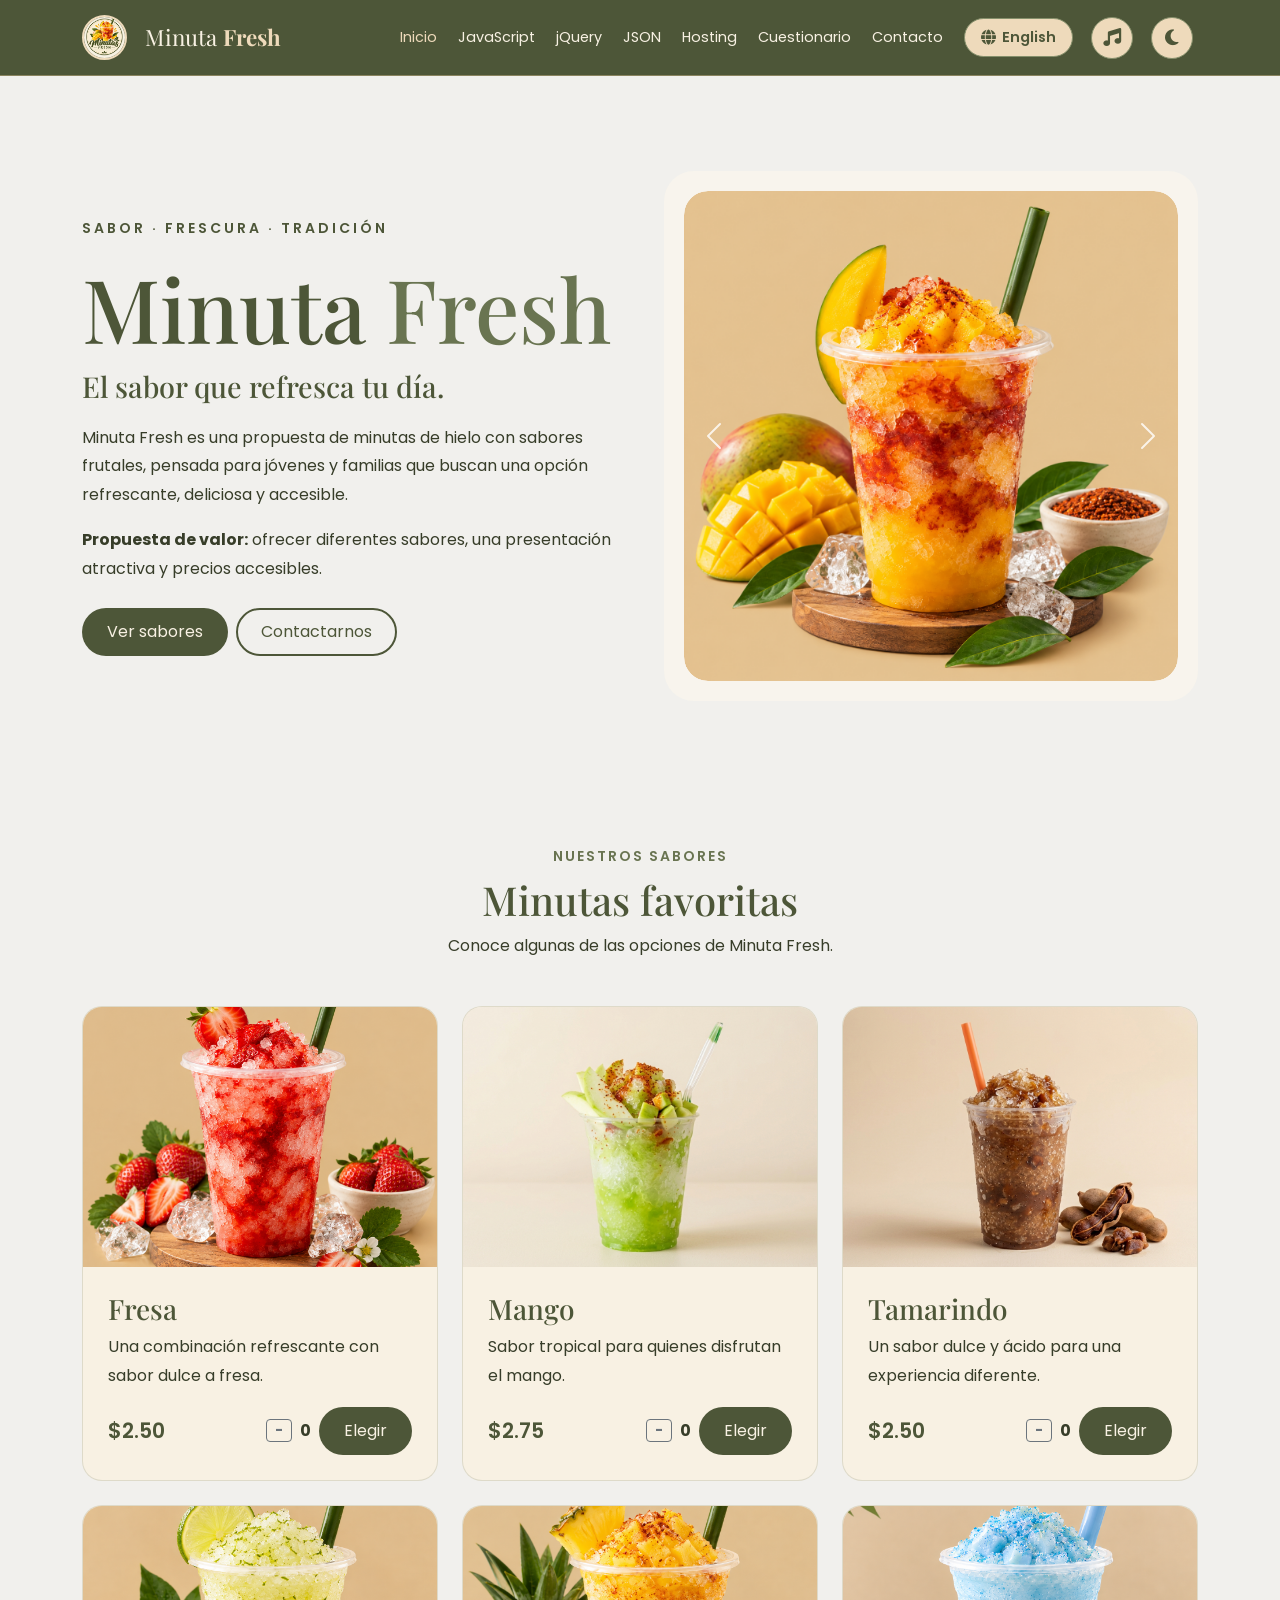
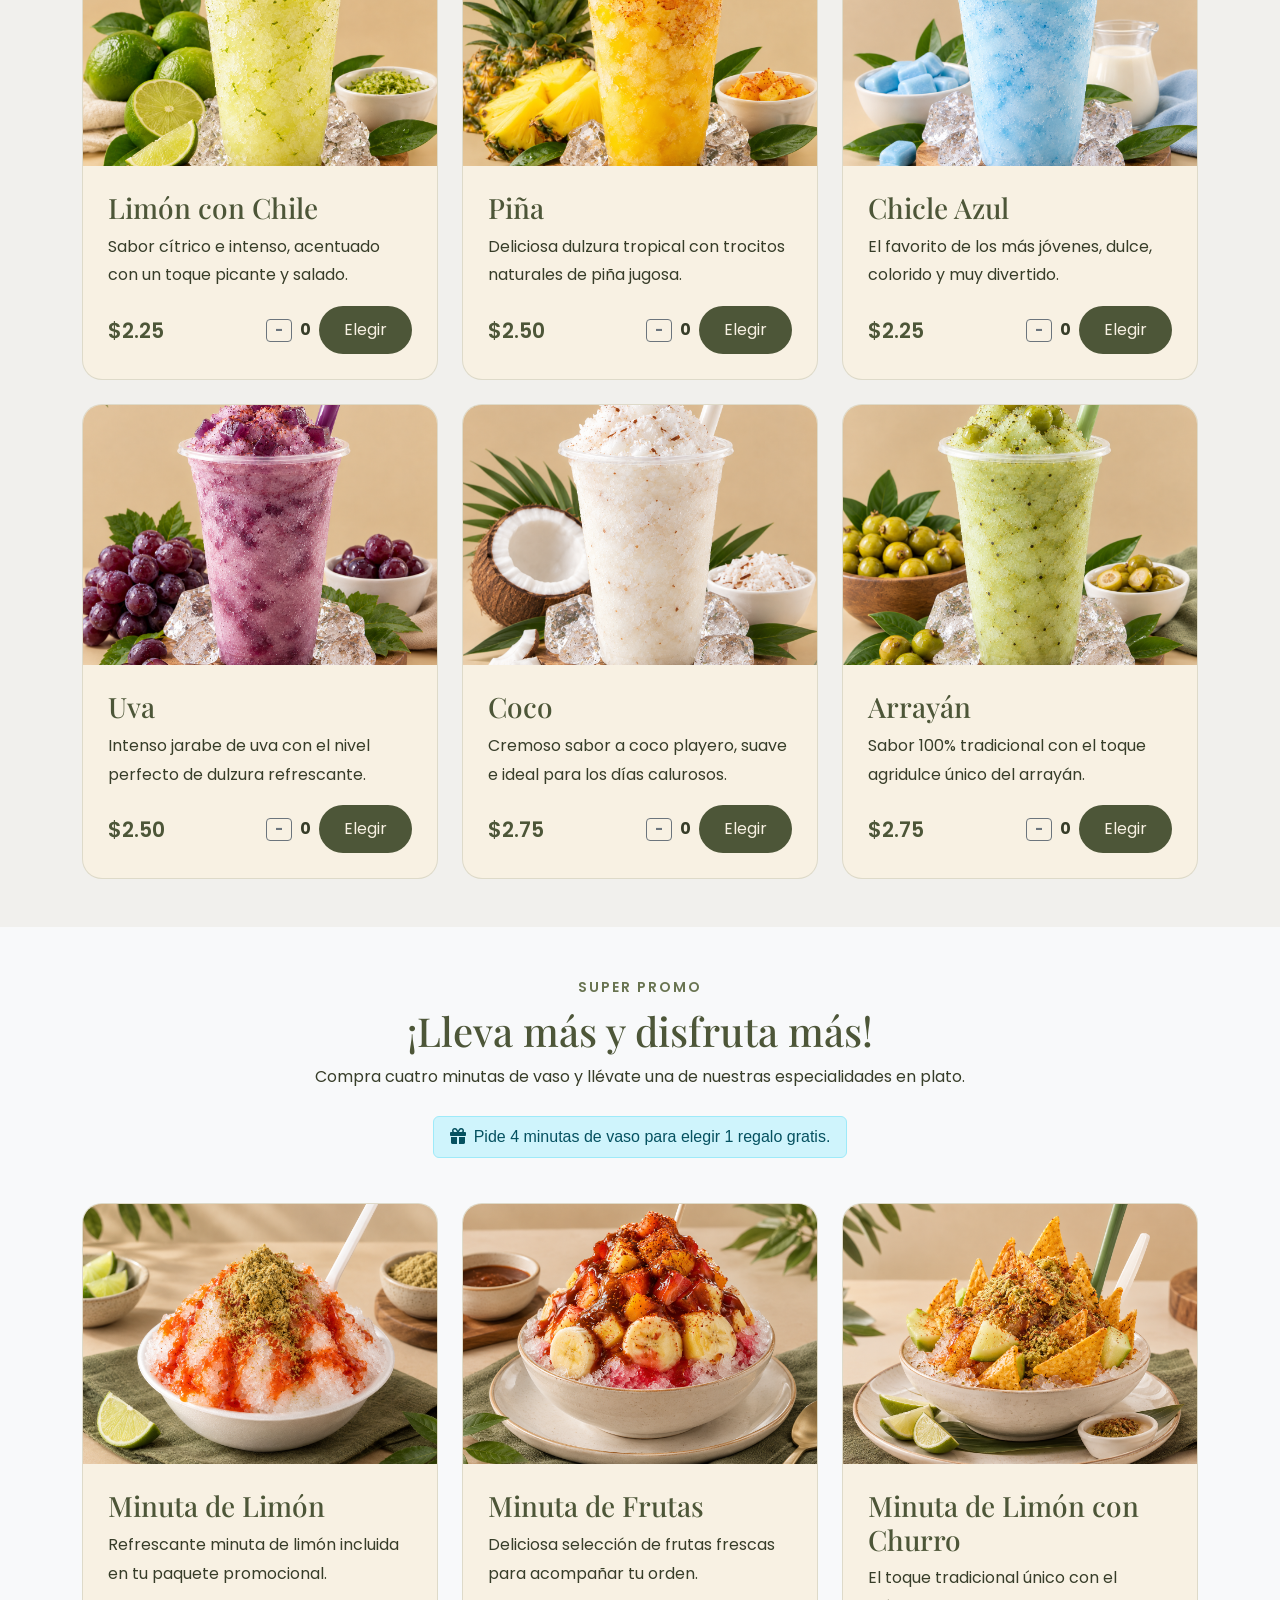
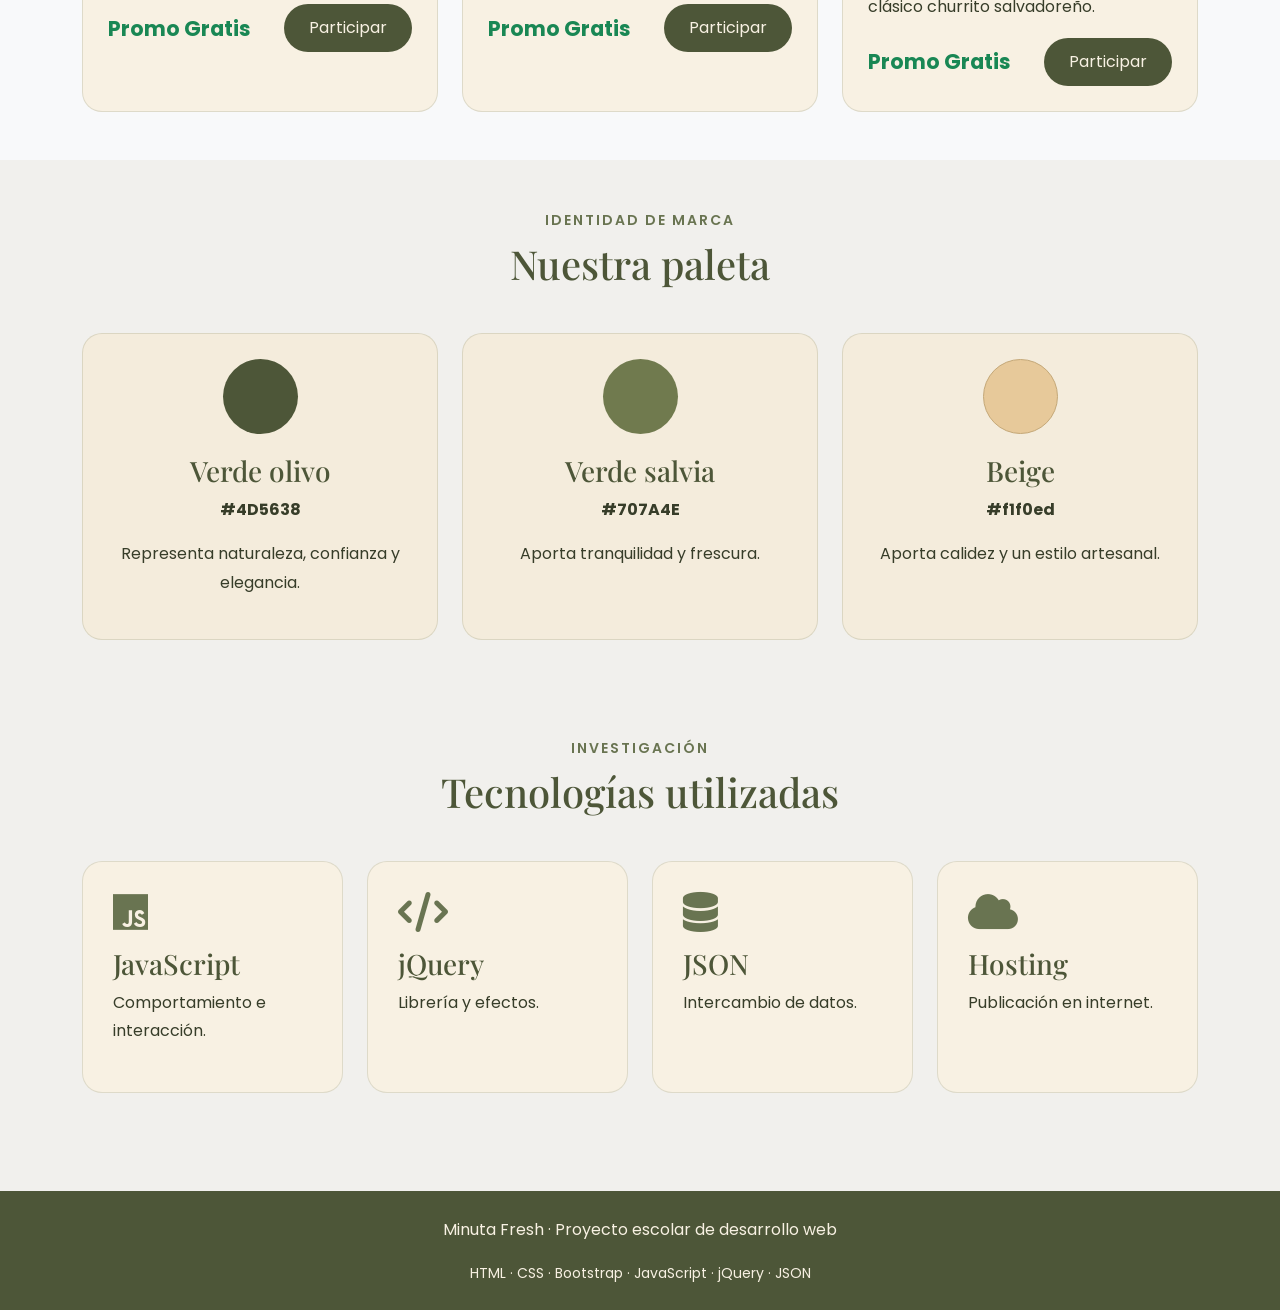
==== commit a38dafc8: "Fix: actualizar correo de git" ====
--- a/index.html
+++ b/index.html
@@ -25,7 +25,7 @@
     <div class="container">
 
         <a class="navbar-brand d-flex align-items-center" href="index.html">
-            <img src="./imagenes/logo.png (2).png" alt="Logo Minuta Fresh">
+            <img src="./imagenes/logo.png" alt="Logo Minuta Fresh">
             <span class="ms-2">Minuta <strong>Fresh</strong></span>
         </a>
 
@@ -81,12 +81,9 @@
                         <i class="fa-solid fa-music"></i>
                     </button>
                     <!-- Tu canción descargada en la carpeta audio -->
-                    <audio id="bgMusic" looppreload="auto">
-                        <source src="./audio/música.mp3" type="audio/mpeg">
-                        <source src="./audio/musica.mp3" type="audio/mpeg">
-                        <source src="./audio/música" type="audio/mpeg">
-                        <source src="./audio/musica" type="audio/mpeg">
-                    </audio>
+                   <audio id="bgMusic" loop preload="auto">
+    <source src="./audio/musica.mp3" type="audio/mpeg">
+</audio>
                 </li>
 
                 <!-- BOTÓN DE MODO OSCURO -->
